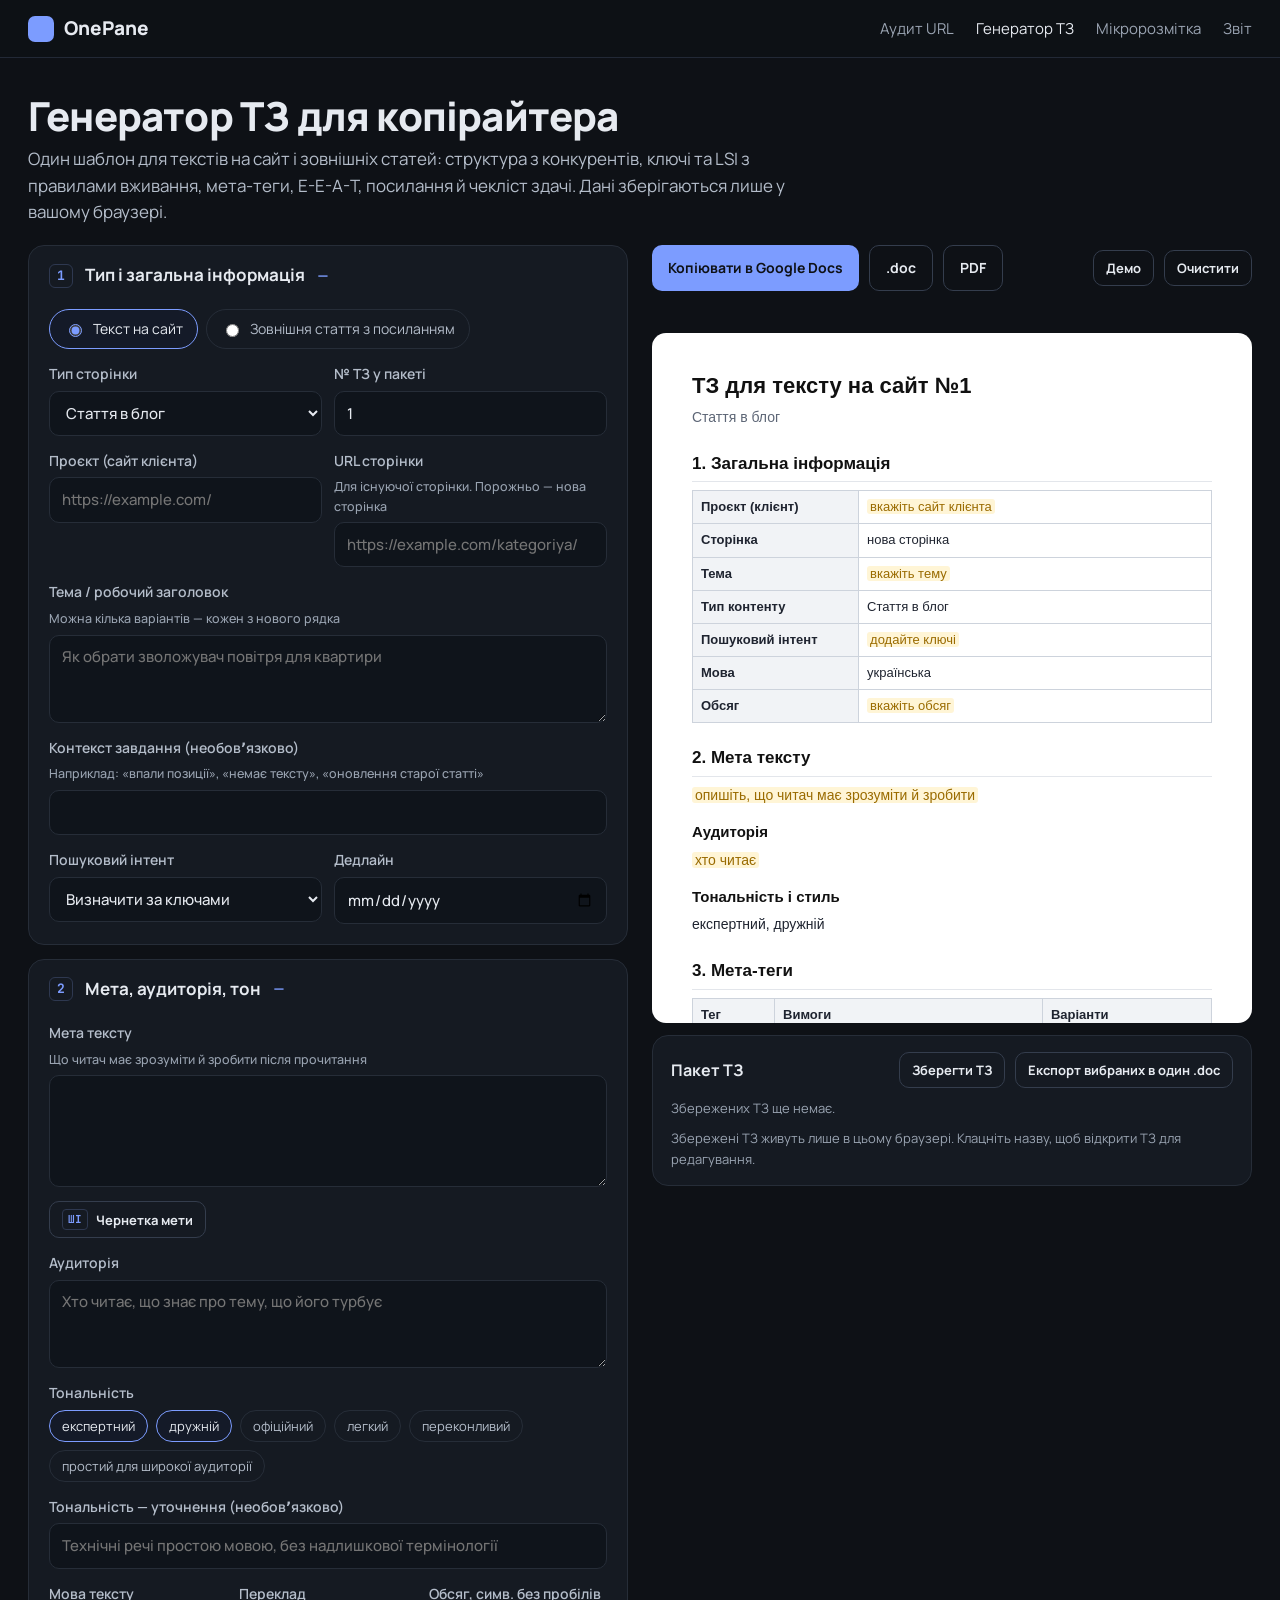
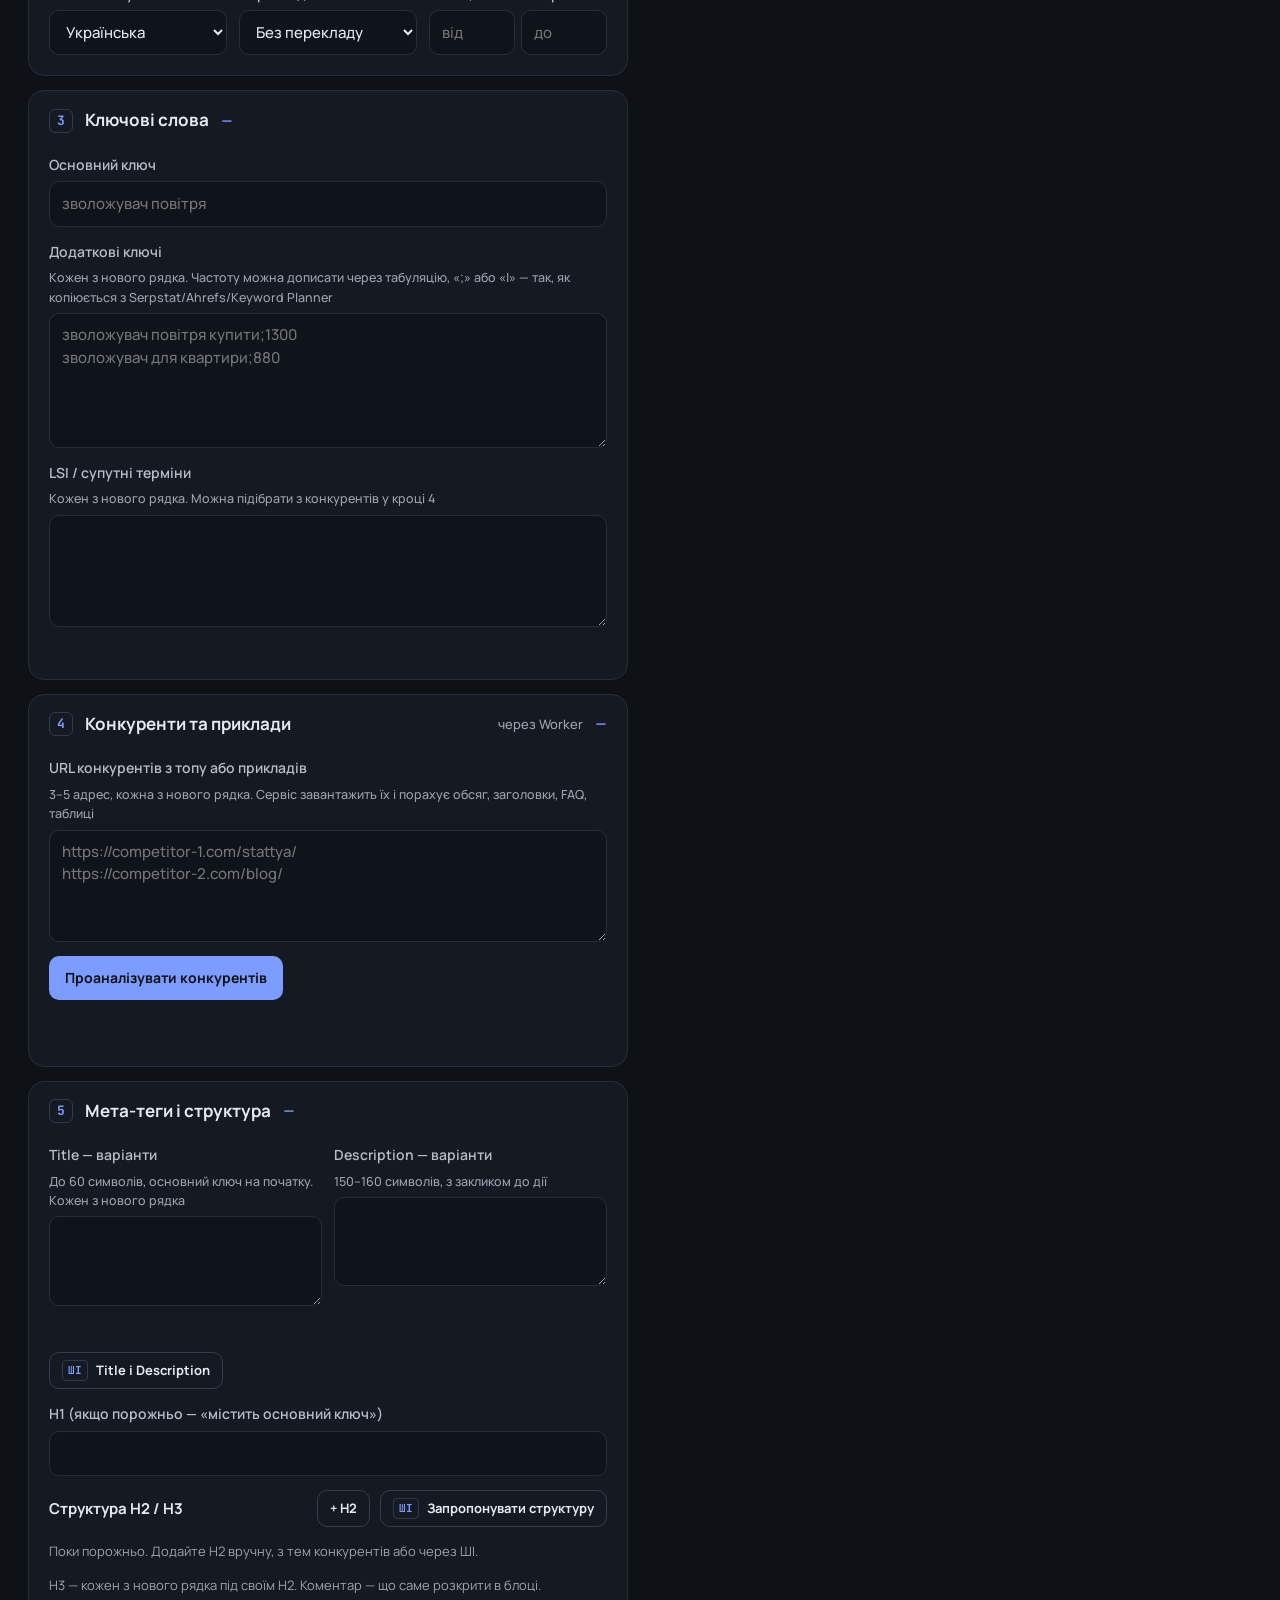
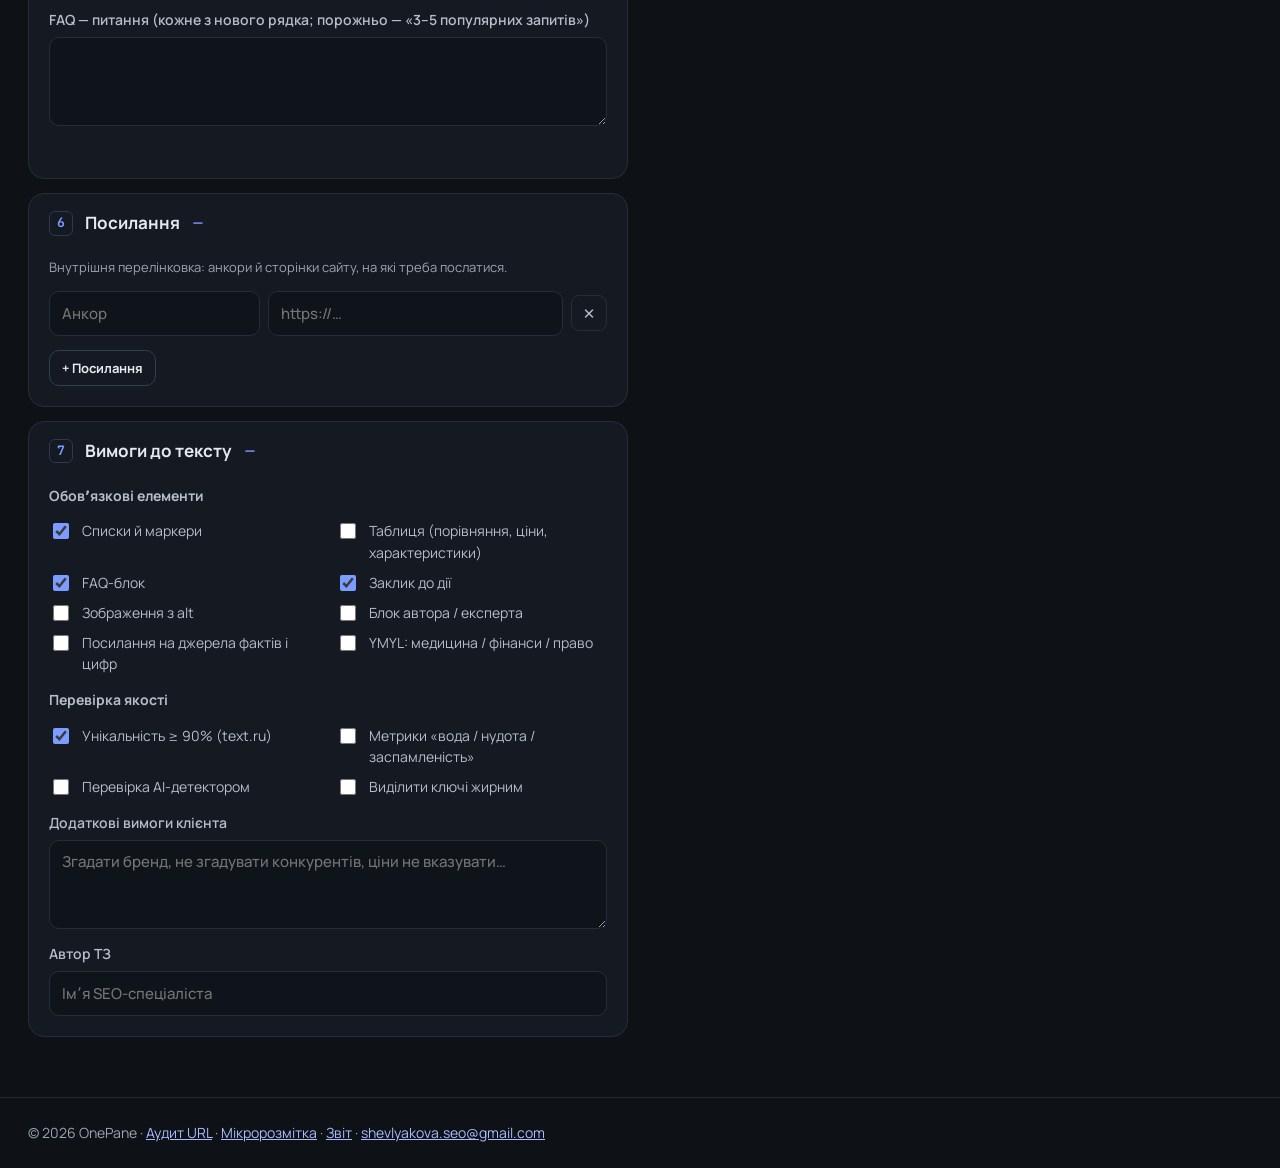
==== brief/index.html @ 7af5886b "Create index.html" ====
<!doctype html>
<html lang="uk">
<head>
<meta charset="utf-8">
<meta name="viewport" content="width=device-width, initial-scale=1">
<title>Генератор ТЗ для копірайтера — OnePane</title>
<meta name="description" content="Створіть ТЗ для тексту на сайт або зовнішньої статті за 10 хвилин: структура з конкурентів, ключі й LSI, мета-теги, E-E-A-T і експорт у Google Docs. Безкоштовно.">
<link rel="canonical" href="https://shevlyakova-seo.github.io/onepane/brief/">
<meta property="og:type" content="website">
<meta property="og:url" content="https://shevlyakova-seo.github.io/onepane/brief/">
<meta property="og:title" content="Генератор ТЗ для копірайтера — OnePane">
<meta property="og:description" content="ТЗ для тексту на сайт або зовнішньої статті: структура з конкурентів, ключі, LSI, мета-теги й експорт у Google Docs.">
<meta property="og:locale" content="uk_UA">
<meta name="theme-color" content="#0E1116">
<link rel="icon" href="data:image/svg+xml,%3Csvg xmlns='http://www.w3.org/2000/svg' viewBox='0 0 32 32'%3E%3Crect width='32' height='32' rx='8' fill='%237C9CFF'/%3E%3C/svg%3E">
<link rel="preconnect" href="https://fonts.googleapis.com">
<link rel="preconnect" href="https://fonts.gstatic.com" crossorigin>
<link href="https://fonts.googleapis.com/css2?family=Manrope:wght@400;500;600;700;800&family=JetBrains+Mono:wght@500;600&display=swap" rel="stylesheet">
<style>
:root{--bg:#0E1116;--surface:#151A22;--alt:#11151C;--field:#0F141B;--border:#262D38;--line:#1C222C;--text:#E6EAF0;--text2:#B4BDCA;--muted:#9AA4B2;--accent:#7C9CFF;--on-accent:#0E1116;--link:#A9BCFF;--ok:#86EFAC;--ok-bg:#16301F;--warn:#FCD34D;--warn-bg:#3A3018;--err:#FCA5A5;--err-bg:#3A1E22;--mono:'JetBrains Mono',ui-monospace,monospace}
*{box-sizing:border-box}
html{scroll-behavior:smooth}
body{margin:0;background:var(--bg);color:var(--text);font-family:'Manrope',system-ui,-apple-system,'Segoe UI',sans-serif;font-size:16px;line-height:1.55;-webkit-font-smoothing:antialiased}
a{color:var(--link)}a:hover{color:#D3DDFF}
:focus-visible{outline:2px solid var(--accent);outline-offset:2px;border-radius:6px}
.wrap{max-width:1440px;margin:0 auto;padding:0 28px}
/* Шапка */
.top{position:sticky;top:0;z-index:20;background:rgba(14,17,22,.94);backdrop-filter:blur(8px);border-bottom:1px solid #222936}
.top .wrap{display:flex;align-items:center;justify-content:space-between;gap:16px;flex-wrap:wrap;padding-top:14px;padding-bottom:14px}
.logo{display:flex;align-items:center;gap:10px;font-weight:800;font-size:19px;color:var(--text);text-decoration:none}
.logo i{width:26px;height:26px;border-radius:7px;background:var(--accent);display:inline-block}
.menu{display:flex;gap:22px;flex-wrap:wrap;font-size:15px}
.menu a{color:var(--muted);text-decoration:none}.menu a:hover,.menu a[aria-current]{color:var(--text)}
.hero{padding:36px 0 20px}
.hero h1{margin:0 0 8px;font-size:40px;line-height:1.1;font-weight:800;letter-spacing:-.02em}
.hero p{margin:0;color:var(--text2);max-width:760px;font-size:17px}
/* Розкладка */
.layout{display:flex;flex-wrap:wrap;gap:24px;align-items:flex-start;padding-bottom:60px}
.form{flex:1 1 520px;min-width:0;display:flex;flex-direction:column;gap:14px}
.preview{flex:1 1 520px;min-width:0;position:sticky;top:76px;display:flex;flex-direction:column;gap:12px}
.card{background:var(--surface);border:1px solid var(--border);border-radius:16px}
details.card>summary{list-style:none;cursor:pointer;padding:16px 20px;display:flex;align-items:center;gap:12px;font-weight:700;font-size:17px}
details.card>summary::-webkit-details-marker{display:none}
details.card>summary .n{font-family:var(--mono);font-size:13px;color:var(--accent);border:1px solid #2E3850;border-radius:6px;padding:1px 7px}
details.card>summary .s{margin-left:auto;font-size:13px;font-weight:500;color:var(--muted)}
details.card>summary::after{content:'+';color:var(--accent);font-size:22px;font-weight:400;line-height:1}
details.card[open]>summary::after{content:'−'}
.body{padding:4px 20px 20px;display:flex;flex-direction:column;gap:14px}
.row{display:grid;grid-template-columns:repeat(2,minmax(0,1fr));gap:12px}
.row3{display:grid;grid-template-columns:repeat(3,minmax(0,1fr));gap:12px}
label.f{display:flex;flex-direction:column;gap:6px;font-size:14px;font-weight:600;color:var(--text2)}
label.f small{font-weight:500;color:var(--muted);font-size:12.5px}
input[type=text],input[type=url],input[type=number],input[type=date],select,textarea{font:inherit;font-size:15px;font-weight:500;color:var(--text);background:var(--field);border:1.5px solid var(--border);border-radius:10px;padding:10px 12px;width:100%;min-height:44px}
textarea{min-height:88px;resize:vertical;line-height:1.5}
input:focus,select:focus,textarea:focus{outline:none;border-color:var(--accent)}
.seg{display:flex;flex-wrap:wrap;gap:8px}
.seg label{display:inline-flex;align-items:center;gap:8px;border:1.5px solid var(--border);border-radius:999px;padding:8px 14px;cursor:pointer;font-size:14px;color:var(--text2);min-height:40px}
.seg input{accent-color:var(--accent)}
.seg label:has(input:checked){border-color:var(--accent);color:var(--text);background:#141A28}
.checks{display:grid;grid-template-columns:repeat(2,minmax(0,1fr));gap:8px 16px}
.checks label{display:flex;gap:10px;align-items:flex-start;font-size:14px;color:var(--text2);cursor:pointer}
.checks input{accent-color:var(--accent);margin-top:3px;width:16px;height:16px;flex:0 0 auto}
.btn{font:inherit;font-size:14px;font-weight:700;border:none;border-radius:10px;padding:11px 16px;min-height:44px;cursor:pointer;background:var(--accent);color:var(--on-accent);display:inline-flex;align-items:center;gap:8px}
.btn.ghost{background:transparent;color:var(--text);border:1.5px solid #343D4D}
.btn.small{min-height:36px;padding:7px 12px;font-size:13px}
.btn:disabled{opacity:.5;cursor:progress}
.btns{display:flex;flex-wrap:wrap;gap:10px}
.note{font-size:13px;color:var(--muted);margin:0}
.ai{font-family:var(--mono);font-size:11px;color:var(--accent);border:1px solid #2E3850;border-radius:4px;padding:1px 5px}
.status{font-size:13px;color:var(--muted);min-height:18px}
/* Таблиці у формі */
.tbl-wrap{overflow-x:auto;border:1px solid var(--border);border-radius:12px}
.tbl{width:100%;border-collapse:collapse;font-size:13.5px;min-width:520px}
.tbl th{text-align:left;color:var(--muted);font-weight:600;font-size:12px;padding:9px 10px;border-bottom:1px solid var(--border)}
.tbl td{padding:8px 10px;border-bottom:1px solid var(--line);color:var(--text2);vertical-align:top;word-break:break-word}
.tbl tr:last-child td{border-bottom:none}
.tbl td.num{font-family:var(--mono);white-space:nowrap}
.chips{display:flex;flex-wrap:wrap;gap:8px}
.chip{display:inline-flex;gap:8px;align-items:center;border:1.5px solid var(--border);border-radius:999px;padding:6px 12px;font-size:13px;color:var(--text2);cursor:pointer;background:transparent;font-family:inherit}
.chip b{font-family:var(--mono);color:var(--muted);font-weight:500}
.chip[aria-pressed=true]{border-color:var(--accent);color:var(--text);background:#141A28}
/* Редактор структури */
.struct{display:flex;flex-direction:column;gap:10px}
.h2row{border:1px solid var(--border);border-radius:12px;padding:12px;display:flex;flex-direction:column;gap:8px;background:var(--alt)}
.h2head{display:flex;gap:8px;align-items:center}
.h2head .tag{font-family:var(--mono);font-size:12px;color:var(--accent);flex:0 0 auto}
.h2head input{flex:1 1 auto}
.icon{font:inherit;width:36px;height:36px;border-radius:8px;border:1px solid var(--border);background:transparent;color:var(--text2);cursor:pointer;flex:0 0 auto;font-size:15px}
.icon:hover{color:var(--text);border-color:#3A4352}
.h2row textarea{min-height:60px;font-size:14px}
.links-row{display:grid;grid-template-columns:minmax(0,1fr) minmax(0,1.4fr) 36px;gap:8px;align-items:center}
/* Превʼю документа */
.bar{display:flex;flex-wrap:wrap;gap:8px;align-items:center;justify-content:space-between}
.paper{background:#FFFFFF;color:#1F2430;border-radius:14px;padding:36px 40px;max-height:calc(100vh - 210px);overflow:auto;font-family:Arial,'Helvetica Neue',sans-serif;font-size:14px;line-height:1.55}
.paper h1{font-size:22px;margin:0 0 4px;color:#111}
.paper h2{font-size:17px;margin:22px 0 8px;color:#111;border-bottom:1px solid #E3E6EB;padding-bottom:4px}
.paper h3{font-size:15px;margin:14px 0 6px;color:#111}
.paper p{margin:0 0 8px}
.paper ul,.paper ol{margin:0 0 8px;padding-left:22px}
.paper li{margin-bottom:3px}
.paper table{border-collapse:collapse;width:100%;margin:6px 0 10px;font-size:13px}
.paper th,.paper td{border:1px solid #CDD3DC;padding:6px 8px;text-align:left;vertical-align:top}
.paper th{background:#F1F3F6}
.paper .muted{color:#5D6676}
.paper .ph{color:#9A6B00;background:#FFF5D6;padding:0 3px;border-radius:3px}
/* Збережені */
.saved{display:flex;flex-direction:column;gap:6px;max-height:220px;overflow:auto}
.saved label{display:flex;gap:10px;align-items:center;font-size:14px;color:var(--text2);border:1px solid var(--border);border-radius:10px;padding:8px 10px}
.saved label span{flex:1 1 auto;min-width:0;overflow:hidden;text-overflow:ellipsis;white-space:nowrap}
.saved input{accent-color:var(--accent)}
.foot{border-top:1px solid #222936;padding:24px 0;font-size:14px;color:var(--muted)}
@media (max-width:991px){.preview{position:static}.paper{max-height:none}}
@media (max-width:767px){.wrap{padding:0 16px}.hero h1{font-size:30px}.row,.row3,.checks{grid-template-columns:minmax(0,1fr)}.paper{padding:22px 18px}.links-row{grid-template-columns:minmax(0,1fr) 36px}.links-row input:nth-child(2){grid-column:1/2}}
@media print{body{background:#fff}.top,.hero,.form,.bar,.foot,.pv-extra{display:none!important}.layout{display:block}.preview{position:static}.paper{max-height:none;overflow:visible;padding:0;border-radius:0}}
</style>
</head>
<body>
<header class="top">
  <div class="wrap">
    <a class="logo" href="../"><i aria-hidden="true"></i>OnePane</a>
    <nav class="menu" aria-label="Інструменти">
      <a href="../#audit">Аудит URL</a>
      <a href="./" aria-current="page">Генератор ТЗ</a>
      <a href="../schema/">Мікророзмітка</a>
      <a href="../report/">Звіт</a>
    </nav>
  </div>
</header>

<main class="wrap">
  <section class="hero">
    <h1>Генератор ТЗ для копірайтера</h1>
    <p>Один шаблон для текстів на сайт і зовнішніх статей: структура з конкурентів, ключі та LSI з правилами вживання, мета-теги, E-E-A-T, посилання й чекліст здачі. Дані зберігаються лише у вашому браузері.</p>
  </section>

  <div class="layout">
    <form class="form" id="f" autocomplete="off" novalidate>

      <details class="card" open>
        <summary><span class="n">1</span>Тип і загальна інформація</summary>
        <div class="body">
          <div class="seg" role="radiogroup" aria-label="Куди текст">
            <label><input type="radio" name="kind" value="site" checked> Текст на сайт</label>
            <label><input type="radio" name="kind" value="external"> Зовнішня стаття з посиланням</label>
          </div>
          <div class="row">
            <label class="f">Тип сторінки
              <select name="pageType" id="pageType"></select>
            </label>
            <label class="f">№ ТЗ у пакеті
              <input type="number" name="n" min="1" value="1">
            </label>
          </div>
          <div class="row">
            <label class="f">Проєкт (сайт клієнта)
              <input type="url" name="project" placeholder="https://example.com/">
            </label>
            <label class="f" id="pageUrlWrap">URL сторінки
              <small>Для існуючої сторінки. Порожньо — нова сторінка</small>
              <input type="url" name="pageUrl" placeholder="https://example.com/kategoriya/">
            </label>
          </div>
          <label class="f">Тема / робочий заголовок
            <small>Можна кілька варіантів — кожен з нового рядка</small>
            <textarea name="topics" rows="2" placeholder="Як обрати зволожувач повітря для квартири"></textarea>
          </label>
          <label class="f">Контекст завдання (необовʼязково)
            <small>Наприклад: «впали позиції», «немає тексту», «оновлення старої статті»</small>
            <input type="text" name="context">
          </label>
          <div class="row">
            <label class="f">Пошуковий інтент
              <select name="intent">
                <option value="auto">Визначити за ключами</option>
                <option value="informational">Інформаційний</option>
                <option value="commercial">Комерційний</option>
                <option value="transactional">Транзакційний</option>
                <option value="navigational">Навігаційний</option>
                <option value="mixed">Змішаний</option>
              </select>
            </label>
            <label class="f">Дедлайн
              <input type="date" name="deadline">
            </label>
          </div>
        </div>
      </details>

      <details class="card" open>
        <summary><span class="n">2</span>Мета, аудиторія, тон</summary>
        <div class="body">
          <label class="f">Мета тексту
            <small>Що читач має зрозуміти й зробити після прочитання</small>
            <textarea name="goal" rows="4"></textarea>
          </label>
          <div class="btns"><button type="button" class="btn ghost small" data-ai="goal"><span class="ai">ШІ</span> Чернетка мети</button></div>
          <label class="f">Аудиторія
            <textarea name="audience" rows="2" placeholder="Хто читає, що знає про тему, що його турбує"></textarea>
          </label>
          <div class="f" style="display:flex;flex-direction:column;gap:6px;font-size:14px;font-weight:600;color:var(--text2)">Тональність
            <div class="chips" id="toneChips"></div>
          </div>
          <label class="f">Тональність — уточнення (необовʼязково)
            <input type="text" name="toneNote" placeholder="Технічні речі простою мовою, без надлишкової термінології">
          </label>
          <div class="row3">
            <label class="f">Мова тексту
              <select name="lang">
                <option value="українська">Українська</option>
                <option value="російська">Російська</option>
                <option value="англійська">Англійська</option>
                <option value="польська">Польська</option>
                <option value="чеська">Чеська</option>
              </select>
            </label>
            <label class="f">Переклад
              <select name="translate">
                <option value="">Без перекладу</option>
                <option value="російську">На російську</option>
                <option value="українську">На українську</option>
                <option value="англійську">На англійську</option>
              </select>
            </label>
            <label class="f">Обсяг, симв. без пробілів
              <span style="display:flex;gap:6px"><input type="number" name="volMin" min="300" step="100" placeholder="від"><input type="number" name="volMax" min="300" step="100" placeholder="до"></span>
            </label>
          </div>
        </div>
      </details>

      <details class="card" open>
        <summary><span class="n">3</span>Ключові слова</summary>
        <div class="body">
          <label class="f">Основний ключ
            <input type="text" name="mainKey" placeholder="зволожувач повітря">
          </label>
          <label class="f">Додаткові ключі
            <small>Кожен з нового рядка. Частоту можна дописати через табуляцію, «;» або «|» — так, як копіюється з Serpstat/Ahrefs/Keyword Planner</small>
            <textarea name="addKeys" rows="5" placeholder="зволожувач повітря купити;1300&#10;зволожувач для квартири;880"></textarea>
          </label>
          <label class="f">LSI / супутні терміни
            <small>Кожен з нового рядка. Можна підібрати з конкурентів у кроці 4</small>
            <textarea name="lsi" rows="4"></textarea>
          </label>
          <div class="status" id="intentInfo"></div>
        </div>
      </details>

      <details class="card" open>
        <summary><span class="n">4</span>Конкуренти та приклади <span class="s">через Worker</span></summary>
        <div class="body">
          <label class="f">URL конкурентів з топу або прикладів
            <small>3–5 адрес, кожна з нового рядка. Сервіс завантажить їх і порахує обсяг, заголовки, FAQ, таблиці</small>
            <textarea name="competitors" rows="4" placeholder="https://competitor-1.com/stattya/&#10;https://competitor-2.com/blog/"></textarea>
          </label>
          <div class="btns">
            <button type="button" class="btn" id="analyze">Проаналізувати конкурентів</button>
          </div>
          <div class="status" id="compStatus" role="status" aria-live="polite"></div>
          <div id="compOut"></div>
        </div>
      </details>

      <details class="card" open>
        <summary><span class="n">5</span>Мета-теги і структура</summary>
        <div class="body">
          <div id="metaBlock" class="row">
            <label class="f">Title — варіанти
              <small>До 60 символів, основний ключ на початку. Кожен з нового рядка</small>
              <textarea name="titles" rows="3"></textarea>
            </label>
            <label class="f">Description — варіанти
              <small>150–160 символів, з закликом до дії</small>
              <textarea name="descs" rows="3"></textarea>
            </label>
          </div>
          <div class="status" id="metaInfo"></div>
          <div class="btns" id="metaAi"><button type="button" class="btn ghost small" data-ai="meta"><span class="ai">ШІ</span> Title і Description</button></div>
          <label class="f">H1 (якщо порожньо — «містить основний ключ»)
            <input type="text" name="h1">
          </label>
          <div style="display:flex;justify-content:space-between;align-items:center;gap:10px;flex-wrap:wrap">
            <strong style="font-size:15px">Структура H2 / H3</strong>
            <div class="btns">
              <button type="button" class="btn ghost small" id="addH2">+ H2</button>
              <button type="button" class="btn ghost small" data-ai="structure"><span class="ai">ШІ</span> Запропонувати структуру</button>
            </div>
          </div>
          <div class="struct" id="struct"></div>
          <p class="note">H3 — кожен з нового рядка під своїм H2. Коментар — що саме розкрити в блоці.</p>
          <label class="f">FAQ — питання (кожне з нового рядка; порожньо — «3–5 популярних запитів»)
            <textarea name="faqQs" rows="3"></textarea>
          </label>
          <div class="status" id="aiStatus" role="status" aria-live="polite"></div>
        </div>
      </details>

      <details class="card" open>
        <summary><span class="n">6</span>Посилання</summary>
        <div class="body">
          <p class="note" id="linksNote"></p>
          <div id="links" style="display:flex;flex-direction:column;gap:8px"></div>
          <div class="btns"><button type="button" class="btn ghost small" id="addLink">+ Посилання</button></div>
        </div>
      </details>

      <details class="card" open>
        <summary><span class="n">7</span>Вимоги до тексту</summary>
        <div class="body">
          <strong style="font-size:14px;color:var(--text2)">Обовʼязкові елементи</strong>
          <div class="checks">
            <label><input type="checkbox" name="el_lists" checked> Списки й маркери</label>
            <label><input type="checkbox" name="el_table"> Таблиця (порівняння, ціни, характеристики)</label>
            <label><input type="checkbox" name="el_faq" checked> FAQ-блок</label>
            <label><input type="checkbox" name="el_cta" checked> Заклик до дії</label>
            <label><input type="checkbox" name="el_images"> Зображення з alt</label>
            <label><input type="checkbox" name="el_author"> Блок автора / експерта</label>
            <label><input type="checkbox" name="el_sources"> Посилання на джерела фактів і цифр</label>
            <label><input type="checkbox" name="el_ymyl"> YMYL: медицина / фінанси / право</label>
          </div>
          <strong style="font-size:14px;color:var(--text2)">Перевірка якості</strong>
          <div class="checks">
            <label><input type="checkbox" name="q_uniq" checked> Унікальність ≥ 90% (text.ru)</label>
            <label><input type="checkbox" name="q_textru"> Метрики «вода / нудота / заспамленість»</label>
            <label><input type="checkbox" name="q_ai"> Перевірка AI-детектором</label>
            <label><input type="checkbox" name="q_bold"> Виділити ключі жирним</label>
          </div>
          <label class="f">Додаткові вимоги клієнта
            <textarea name="extra" rows="3" placeholder="Згадати бренд, не згадувати конкурентів, ціни не вказувати…"></textarea>
          </label>
          <label class="f">Автор ТЗ
            <input type="text" name="author" placeholder="Імʼя SEO-спеціаліста">
          </label>
        </div>
      </details>
    </form>

    <aside class="preview" aria-label="Готове ТЗ">
      <div class="bar">
        <div class="btns">
          <button type="button" class="btn" id="copyDoc">Копіювати в Google Docs</button>
          <button type="button" class="btn ghost" id="dlDoc">.doc</button>
          <button type="button" class="btn ghost" id="printDoc">PDF</button>
        </div>
        <div class="btns">
          <button type="button" class="btn ghost small" id="demo">Демо</button>
          <button type="button" class="btn ghost small" id="reset">Очистити</button>
        </div>
      </div>
      <div class="status" id="exportStatus" role="status" aria-live="polite"></div>
      <article class="paper" id="paper"></article>
      <div class="card pv-extra" style="padding:16px 18px;display:flex;flex-direction:column;gap:10px">
        <div style="display:flex;justify-content:space-between;align-items:center;gap:10px;flex-wrap:wrap">
          <strong>Пакет ТЗ</strong>
          <div class="btns">
            <button type="button" class="btn ghost small" id="saveBrief">Зберегти ТЗ</button>
            <button type="button" class="btn ghost small" id="exportPack">Експорт вибраних в один .doc</button>
          </div>
        </div>
        <div class="saved" id="saved"></div>
        <p class="note">Збережені ТЗ живуть лише в цьому браузері. Клацніть назву, щоб відкрити ТЗ для редагування.</p>
      </div>
    </aside>
  </div>
</main>

<footer class="foot"><div class="wrap">© 2026 OnePane · <a href="../">Аудит URL</a> · <a href="../schema/">Мікророзмітка</a> · <a href="../report/">Звіт</a> · <a href="mailto:shevlyakova.seo@gmail.com">shevlyakova.seo@gmail.com</a></div></footer>

<script>
(function () {
  'use strict';
  var WORKER = 'https://onepane-audit.shevlyakova-seo.workers.dev';
  var STORE_DRAFT = 'onepane-brief-draft';
  var STORE_SAVED = 'onepane-briefs';

  var PAGE_TYPES = {
    site: [['blog', 'Стаття в блог'], ['category', 'Категорія інтернет-магазину'], ['product', 'Картка товару'], ['service', 'Сторінка послуги'], ['landing', 'Посадкова сторінка'], ['home', 'Головна сторінка']],
    external: [['guest', 'Стаття для зовнішнього розміщення'], ['pr', 'PR-стаття / новина'], ['review', 'Огляд / підбірка']]
  };
  var TONES = ['експертний', 'дружній', 'офіційний', 'легкий', 'переконливий', 'простий для широкої аудиторії'];
  var INTENT_LABEL = { informational: 'Інформаційний', commercial: 'Комерційний', transactional: 'Транзакційний', navigational: 'Навігаційний', mixed: 'Змішаний' };
  var STOP = ('і й та або а але що як для на в у з із за до від по під над при про без через це цей ця ці той та те ті його її їх ми ви ви вони він вона воно ти я мене вас нас яка який яке які щоб чи не ні так також ще вже бо адже тому тут там де коли який котрий свій своя своє свої бути є був була було були може можна треба має мають всі весь вся усе все кожен кожна дуже більш більше менш найбільш також тільки лише навіть саме ось ж же б би '+
    'и в во на с со к ко от до по за из у о об для при без про через над под что как это этот эта эти тот та то те его ее их мы вы они он она оно ты я меня вас нас который которая которое которые чтобы ли не ни так также еще уже потому здесь там где когда свой своя свое свои быть есть был была было были может можно нужно надо все весь вся всё каждый очень более менее только лишь даже именно вот же бы '+
    'the a an and or of to in on for with from by is are be this that it as at your our you we').split(/\s+/);
  var STOPSET = {}; STOP.forEach(function (w) { STOPSET[w] = 1; });

  var f = document.getElementById('f');
  var state = defaultState();
  var comp = { pages: [], groups: [], lsi: [] };

  function defaultState() {
    return { kind: 'site', pageType: 'blog', n: 1, project: '', pageUrl: '', topics: '', context: '', intent: 'auto', deadline: '',
      goal: '', audience: '', tones: ['експертний', 'дружній'], toneNote: '', lang: 'українська', translate: '', volMin: '', volMax: '',
      mainKey: '', addKeys: '', lsi: '', competitors: '', titles: '', descs: '', h1: '', structure: [], faqQs: '',
      links: [{ anchor: '', url: '' }], el_lists: true, el_table: false, el_faq: true, el_cta: true, el_images: false, el_author: false, el_sources: false, el_ymyl: false,
      q_uniq: true, q_textru: false, q_ai: false, q_bold: false, extra: '', author: '', compSummary: null };
  }

  /* ---------- утиліти ---------- */
  function esc(v) { return String(v == null ? '' : v).replace(/&/g, '&amp;').replace(/</g, '&lt;').replace(/>/g, '&gt;').replace(/"/g, '&quot;'); }
  function clean(t) { return String(t || '').replace(/\s+/g, ' ').trim(); }
  function lines(t) { return String(t || '').split(/\r?\n/).map(clean).filter(Boolean); }
  function $(id) { return document.getElementById(id); }
  function num(v) { var n = parseInt(v, 10); return isNaN(n) ? null : n; }
  function fmt(n) { return String(n).replace(/\B(?=(\d{3})+(?!\d))/g, ' '); }
  function ph(t) { return '<span class="ph">' + esc(t) + '</span>'; }

  function parseKeys(text) {
    return lines(text).map(function (l) {
      var m = l.split(/\t|;|\|/);
      var key = clean(m[0]).replace(/^["']|["']$/g, '');
      var freq = m.length > 1 ? num(String(m[1]).replace(/[^\d]/g, '')) : null;
      return { key: key, freq: freq };
    }).filter(function (k) { return k.key; });
  }

  function detectIntent(keys) {
    var all = keys.join(' ').toLowerCase();
    var com = /(купит|купити|ціна|цін|цена|замов|заказ|доставк|недорог|продаж|магазин|інтернет-магазин|прайс|вартість|стоимост|оптом|в наличии|в наявності)/.test(all);
    var info = /(^|\s)(як|що|чому|навіщо|коли|скільки|чи|как|что|почему|зачем|когда|сколько|how|what|why)(\s|$)|інструкці|инструкц|поради|советы|своїми руками|своими руками|відгуки|отзывы/.test(all);
    if (com && info) return 'mixed';
    if (com) return 'commercial';
    if (info) return 'informational';
    return 'mixed';
  }

  function intentOf(s) {
    if (s.intent !== 'auto') return s.intent;
    var keys = [s.mainKey].concat(parseKeys(s.addKeys).map(function (k) { return k.key; })).filter(Boolean);
    return keys.length ? detectIntent(keys) : null;
  }

  function volume(s) {
    var a = num(s.volMin), b = num(s.volMax);
    if (a && b && b < a) { var t = a; a = b; b = t; }
    if (a && !b) b = a; if (b && !a) a = b;
    return a ? { min: a, max: b, mid: Math.round((a + b) / 2) } : null;
  }

  /* ---------- правила ключів ---------- */
  function keyRules(s) {
    var v = volume(s);
    var adds = parseKeys(s.addKeys);
    var lsi = lines(s.lsi);
    var r = { main: '', add: '', lsi: '', general: [] };
    if (s.kind === 'external') {
      r.main = 'рівно 1 раз у точній формі';
      r.add = 'непряме входження: можна змінювати відмінки, порядок слів, додавати службові слова';
      r.lsi = lsi.length ? '1 раз кожен, природно' : '';
      r.general = [
        'Щільність усіх ключів разом — не більше 1 на 1000 символів' + (v ? ' (≈ ' + Math.max(1, Math.floor(v.mid / 1000)) + '–' + Math.max(2, Math.ceil(v.max / 1000)) + ' на весь текст)' : '') + '.',
        'Основний ключ — у H1 (якщо звучить незграбно, H1 формулюємо читабельно, а ключ переносимо у вступ).',
        '1–2 ключі — у H2 або H3; не в кожному підзаголовку підряд.',
        'Анкор посилання не повторює точне входження основного ключа в іншому місці тексту.'
      ];
    } else {
      var mainRange = '4–6';
      if (v) {
        var lo = Math.max(2, Math.round(v.min / 1100));
        var hi = Math.max(lo + 1, Math.round(v.max / 800));
        mainRange = lo + '–' + hi;
      }
      r.main = mainRange + ' разів у точній формі: H1, перші 100 символів вступу, середина тексту, висновок';
      r.add = adds.length > 8 ? '1–2 рази кожен; можна змінювати відмінки й порядок слів' : '2–3 рази кожен; можна змінювати відмінки й порядок слів';
      r.lsi = lsi.length ? '1–2 рази кожен, як фон, без виділення' : '';
      r.general = [
        'H1 повторює або варіює основний ключ.',
        'H2 — додаткові або комбіновані ключі; 1–2 H2 у формі питання.',
        'H3 — LSI, синоніми, уточнення.',
        'Перший абзац — основний ключ і коротка відповідь на запит у перших 100 символах.',
        'Ключі розподілені рівномірно; не ставити два ключі підряд, не вставляти ключ окремим реченням.'
      ];
    }
    return r;
  }

  /* ---------- рендер ТЗ ---------- */
  function pageTypeLabel(s) {
    var list = PAGE_TYPES[s.kind] || [];
    for (var i = 0; i < list.length; i++) if (list[i][0] === s.pageType) return list[i][1];
    return '';
  }

  function li(arr) { return arr.length ? '<ul>' + arr.map(function (x) { return '<li>' + x + '</li>'; }).join('') + '</ul>' : ''; }

  function buildDoc(s) {
    var ext = s.kind === 'external';
    var intent = intentOf(s);
    var v = volume(s);
    var topics = lines(s.topics);
    var adds = parseKeys(s.addKeys);
    var lsi = lines(s.lsi);
    var rules = keyRules(s);
    var links = (s.links || []).filter(function (l) { return clean(l.anchor) || clean(l.url); });
    var titles = lines(s.titles), descs = lines(s.descs);
    var faq = lines(s.faqQs);
    var h = [];

    h.push('<h1>ТЗ ' + (ext ? 'для зовнішнього тексту' : 'для тексту на сайт') + ' №' + esc(s.n || 1) + '</h1>');
    h.push('<p class="muted">' + esc(pageTypeLabel(s)) + (s.deadline ? ' · дедлайн: ' + esc(new Date(s.deadline).toLocaleDateString('uk-UA')) : '') + (s.author ? ' · ТЗ склав(ла): ' + esc(s.author) : '') + '</p>');

    h.push('<h2>1. Загальна інформація</h2><table><tbody>');
    h.push('<tr><th style="width:32%">Проєкт (клієнт)</th><td>' + (s.project ? esc(s.project) : ph('вкажіть сайт клієнта')) + '</td></tr>');
    if (!ext) h.push('<tr><th>Сторінка</th><td>' + (s.pageUrl ? esc(s.pageUrl) : 'нова сторінка') + '</td></tr>');
    h.push('<tr><th>Тема' + (ext ? ' (рекомендована)' : '') + '</th><td>' + (topics.length ? topics.map(esc).join('<br><span class="muted">або</span><br>') : ph('вкажіть тему')) + '</td></tr>');
    if (s.context) h.push('<tr><th>Контекст</th><td>' + esc(s.context) + '</td></tr>');
    h.push('<tr><th>Тип контенту</th><td>' + esc(pageTypeLabel(s)) + (ext ? ' з посиланням на сайт клієнта' : '') + '</td></tr>');
    h.push('<tr><th>Пошуковий інтент</th><td>' + (intent ? esc(INTENT_LABEL[intent]) + (s.intent === 'auto' ? ' <span class="muted">(визначено за ключами)</span>' : '') : ph('додайте ключі')) + '</td></tr>');
    h.push('<tr><th>Мова</th><td>' + esc(s.lang) + (s.translate ? ' + переклад на ' + esc(s.translate) : '') + '</td></tr>');
    h.push('<tr><th>Обсяг</th><td>' + (v ? (v.min === v.max ? fmt(v.min) : fmt(v.min) + '–' + fmt(v.max)) + ' символів без пробілів' : ph('вкажіть обсяг')) + (s.compSummary ? ' <span class="muted">(медіана конкурентів — ' + fmt(s.compSummary.median) + ')</span>' : '') + '</td></tr>');
    h.push('</tbody></table>');

    h.push('<h2>2. Мета тексту</h2><p>' + (s.goal ? esc(s.goal).replace(/\n/g, '<br>') : ph('опишіть, що читач має зрозуміти й зробити')) + '</p>');
    h.push('<h3>Аудиторія</h3><p>' + (s.audience ? esc(s.audience).replace(/\n/g, '<br>') : ph('хто читає')) + '</p>');
    h.push('<h3>Тональність і стиль</h3><p>' + esc((s.tones || []).join(', ')) + (s.toneNote ? '. ' + esc(s.toneNote) : '') + '</p>');

    if (!ext) {
      h.push('<h2>3. Мета-теги</h2><table><thead><tr><th>Тег</th><th>Вимоги</th><th>Варіанти</th></tr></thead><tbody>');
      h.push('<tr><td>Title</td><td>До 60 символів, основний ключ на початку, без повторів</td><td>' + (titles.length ? titles.map(function (t) { return esc(t) + ' <span class="muted">(' + t.length + ')</span>'; }).join('<br>') : 'копірайтер пропонує 2 варіанти') + '</td></tr>');
      h.push('<tr><td>Description</td><td>150–160 символів, ключ + вигода + заклик до дії</td><td>' + (descs.length ? descs.map(function (t) { return esc(t) + ' <span class="muted">(' + t.length + ')</span>'; }).join('<br>') : 'копірайтер пропонує 2 варіанти') + '</td></tr>');
      h.push('</tbody></table>');
    }

    var sec = ext ? 3 : 4;
    h.push('<h2>' + sec + '. Ключові слова</h2>');
    h.push('<table><thead><tr><th>Ключ</th><th>Тип</th><th>Частота</th><th>Скільки разів і як</th></tr></thead><tbody>');
    h.push('<tr><td><b>' + (s.mainKey ? esc(s.mainKey) : ph('основний ключ')) + '</b></td><td>основний</td><td>' + '—' + '</td><td>' + esc(rules.main) + '</td></tr>');
    adds.forEach(function (k) { h.push('<tr><td>' + esc(k.key) + '</td><td>додатковий</td><td>' + (k.freq != null ? fmt(k.freq) : '—') + '</td><td>' + esc(rules.add) + '</td></tr>'); });
    h.push('</tbody></table>');
    if (lsi.length) h.push('<p><b>LSI / супутні терміни</b> (' + esc(rules.lsi) + '): ' + lsi.map(esc).join(', ') + '.</p>');
    h.push('<h3>Правила вживання ключів</h3>' + li(rules.general.map(esc)));

    sec++;
    h.push('<h2>' + sec + '. Структура тексту</h2>');
    var parts = [];
    parts.push('<b>H1:</b> ' + (s.h1 ? esc(s.h1) : 'містить основний ключ' + (ext ? ' (або читабельне формулювання теми)' : '')));
    parts.push('<b>Вступ</b> (2–3 речення): про що текст і яку користь отримає читач' + (!ext ? '; основний ключ і коротка відповідь у перших 100 символах' : '') + '.');
    h.push(li(parts));
    var st = (s.structure || []).filter(function (b) { return clean(b.h2); });
    if (st.length) {
      h.push('<ol>' + st.map(function (b) {
        var h3 = lines(b.h3);
        return '<li><b>H2:</b> ' + esc(b.h2) + (b.note ? ' <span class="muted">— ' + esc(b.note) + '</span>' : '') + (h3.length ? '<ul>' + h3.map(function (x) { return '<li>H3: ' + esc(x) + '</li>'; }).join('') + '</ul>' : '') + '</li>';
      }).join('') + '</ol>');
    } else {
      h.push('<p>' + ph('додайте H2/H3 у кроці 5 або проаналізуйте конкурентів') + '</p>');
    }
    if (s.el_faq) h.push('<p><b>FAQ-блок:</b> ' + (faq.length ? '</p>' + li(faq.map(esc)) : '3–5 популярних запитів за темою; питання = запит, відповідь — 2–4 речення з конкретикою.</p>'));
    h.push('<p><b>Висновок:</b> коротке резюме' + (s.el_cta ? ' + заклик до дії' + (ext ? ' зі згадкою клієнта' : '') : '') + '.</p>');
    if (s.compSummary && s.compSummary.groups && s.compSummary.groups.length) {
      h.push('<p class="muted">Теми, які розкривають конкуренти: ' + s.compSummary.groups.map(esc).join('; ') + '.</p>');
    }

    sec++;
    var els = [];
    if (s.el_lists) els.push('Списки й маркери там, де є перелік кроків, переваг чи критеріїв.');
    if (s.el_table) els.push('Таблиця: порівняння, характеристики або ціни.');
    if (s.el_faq) els.push('FAQ-блок наприкінці тексту.');
    if (s.el_cta) els.push('Заклик до дії: що зробити далі (звернутися, замовити, отримати консультацію).');
    if (s.el_images) els.push('Зображення: 2–3 місця з підписами; alt описує зміст зображення природною фразою, без переспаму.');
    if (s.el_author) els.push('Блок автора або експерта: імʼя, посада, досвід.');
    els.push('Абзаци до 3–4 речень, речення до 20–25 слів, один підзапит — один блок тексту.');
    h.push('<h2>' + sec + '. Обовʼязкові елементи й оформлення</h2>' + li(els.map(esc)));

    sec++;
    var eeat = ['Усі цифри, характеристики й твердження — достовірні; не вигадувати статистику, ціни, відгуки.', 'Практичні поради з досвіду, а не загальні фрази.'];
    if (s.el_sources) eeat.push('Для цифр і фактів — посилання на джерела (офіційні сайти, дослідження, нормативи).');
    if (s.el_ymyl) eeat.push('YMYL-тема: без обіцянок результату й гарантій; медичні, фінансові чи юридичні твердження — лише перевірені; додати застереження «потрібна консультація фахівця»; бажана перевірка експертом.');
    h.push('<h2>' + sec + '. Достовірність і E-E-A-T</h2>' + li(eeat.map(esc)));

    sec++;
    h.push('<h2>' + sec + '. Посилання</h2>');
    if (links.length) {
      h.push('<table><thead><tr><th>Анкор</th><th>Сторінка</th></tr></thead><tbody>' + links.map(function (l) { return '<tr><td>' + (clean(l.anchor) ? esc(l.anchor) : ph('анкор')) + '</td><td>' + (clean(l.url) ? esc(l.url) : ph('URL')) + '</td></tr>'; }).join('') + '</tbody></table>');
    } else {
      h.push('<p>' + ph(ext ? 'додайте анкор і сторінку клієнта' : 'додайте сторінки для перелінковки') + '</p>');
    }
    h.push(li((ext ? [
      'Посилання вписане в природне речення в першій половині тексту, не у вступі й не в заголовку.',
      'Одне посилання на сайт клієнта; анкор — як у таблиці.',
      'Без закликів «перейдіть за посиланням».'
    ] : [
      'Посилання — у тілі тексту, не в заголовках і не поруч одне з одним.',
      'Анкор вписаний у речення природно; одна сторінка — одне посилання.'
    ]).map(esc)));

    var comps = lines(s.competitors);
    if (comps.length) {
      sec++;
      h.push('<h2>' + sec + '. Приклади й конкуренти</h2><p class="muted">Для розуміння теми й глибини. Не переписувати й не копіювати структуру дослівно.</p>' + li(comps.map(esc)));
    }

    sec++;
    var q = [];
    if (s.q_uniq) q.push('Унікальність — понад 90% (text.ru).');
    if (s.q_textru) q.push('Заспамленість 35–55%, «вода» 10–20%, «нудота» 1–3% (text.ru / advego) — як орієнтир, не самоціль.');
    if (s.q_ai) q.push('Ймовірність AI — не більше 50% (gptzero.me або scribbr.com/ai-detector). Текст має читатися як написаний фахівцем.');
    if (s.q_bold) q.push('Ключові слова в тексті виділити жирним.');
    q.push('Без «води», штампів і канцеляризмів («у сучасному світі», «важливо зазначити», «не секрет, що»).');
    q.push('Не ставити два ключі підряд; якщо фраза звучить неприродно — додати службові слова.');
    q.push('Не згадувати конкурентів і не давати неперевірених обіцянок.');
    if (s.extra) lines(s.extra).forEach(function (x) { q.push(x); });
    h.push('<h2>' + sec + '. Вимоги до якості</h2>' + li(q.map(esc)));

    sec++;
    var deliver = ['Google Doc з відкритим доступом на коментування.', 'Заголовки позначені як H1/H2/H3 (стилями документа).'];
    if (!ext) deliver.push('Title і Description — окремо на початку документа.');
    if (s.translate) deliver.push('Переклад на ' + s.translate + ' — окремим блоком після основного тексту, зі збереженою структурою.');
    h.push('<h2>' + sec + '. Формат здачі</h2>' + li(deliver.map(esc)));

    sec++;
    var check = ['Обсяг у межах ТЗ', 'Основний ключ ужито потрібну кількість разів і в H1', 'Усі посилання з таблиці вставлено з правильними анкорами', 'Структура відповідає ТЗ, кожен H2 розкритий', 'Факти й цифри перевірені', 'Унікальність перевірена'];
    if (s.el_faq) check.push('Є FAQ-блок');
    if (!ext) check.push('Є Title і Description у межах довжини');
    h.push('<h2>' + sec + '. Чекліст перед здачею</h2><ul>' + check.map(function (c) { return '<li>☐ ' + esc(c) + '</li>'; }).join('') + '</ul>');

    return h.join('\n');
  }

  /* ---------- форма ↔ стан ---------- */
  function fillPageTypes() {
    var sel = $('pageType');
    var list = PAGE_TYPES[state.kind];
    sel.innerHTML = list.map(function (p) { return '<option value="' + p[0] + '">' + esc(p[1]) + '</option>'; }).join('');
    if (!list.some(function (p) { return p[0] === state.pageType; })) state.pageType = list[0][0];
    sel.value = state.pageType;
  }

  function writeForm() {
    Array.prototype.forEach.call(f.elements, function (el) {
      if (!el.name || !(el.name in state)) return;
      if (el.type === 'radio') el.checked = state[el.name] === el.value;
      else if (el.type === 'checkbox') el.checked = !!state[el.name];
      else if (el.name !== 'pageType') el.value = state[el.name] == null ? '' : state[el.name];
    });
    fillPageTypes();
    renderTones(); renderStruct(); renderLinks(); applyKindUi();
  }

  function readField(el) {
    if (!el.name || !(el.name in state)) return;
    if (el.type === 'radio') { if (el.checked) state[el.name] = el.value; }
    else if (el.type === 'checkbox') state[el.name] = el.checked;
    else state[el.name] = el.value;
  }

  function applyKindUi() {
    var ext = state.kind === 'external';
    $('pageUrlWrap').style.display = ext ? 'none' : '';
    $('metaBlock').style.display = ext ? 'none' : '';
    $('metaAi').style.display = ext ? 'none' : '';
    $('metaInfo').style.display = ext ? 'none' : '';
    $('linksNote').textContent = ext ? 'Посилання на сайт клієнта, яке автор розмістить у статті. Зазвичай одне.' : 'Внутрішня перелінковка: анкори й сторінки сайту, на які треба послатися.';
  }

  function renderTones() {
    $('toneChips').innerHTML = TONES.map(function (t) {
      return '<button type="button" class="chip" data-tone="' + esc(t) + '" aria-pressed="' + (state.tones.indexOf(t) !== -1) + '">' + esc(t) + '</button>';
    }).join('');
  }

  function renderStruct() {
    var box = $('struct');
    if (!state.structure.length) { box.innerHTML = '<p class="note">Поки порожньо. Додайте H2 вручну, з тем конкурентів або через ШІ.</p>'; return; }
    box.innerHTML = state.structure.map(function (b, i) {
      return '<div class="h2row" data-i="' + i + '"><div class="h2head"><span class="tag">H2</span>' +
        '<input type="text" data-k="h2" value="' + esc(b.h2) + '" aria-label="Заголовок H2 №' + (i + 1) + '">' +
        '<button type="button" class="icon" data-act="up" aria-label="Вище">↑</button><button type="button" class="icon" data-act="down" aria-label="Нижче">↓</button><button type="button" class="icon" data-act="del" aria-label="Видалити H2">✕</button></div>' +
        '<input type="text" data-k="note" value="' + esc(b.note || '') + '" placeholder="Коментар: що розкрити" aria-label="Коментар до H2">' +
        '<textarea data-k="h3" rows="2" placeholder="H3 — кожен з нового рядка" aria-label="H3 під цим H2">' + esc(b.h3 || '') + '</textarea></div>';
    }).join('');
  }

  function renderLinks() {
    if (!state.links.length) state.links.push({ anchor: '', url: '' });
    $('links').innerHTML = state.links.map(function (l, i) {
      return '<div class="links-row" data-i="' + i + '"><input type="text" data-k="anchor" value="' + esc(l.anchor) + '" placeholder="Анкор" aria-label="Анкор ' + (i + 1) + '"><input type="url" data-k="url" value="' + esc(l.url) + '" placeholder="https://…" aria-label="URL ' + (i + 1) + '"><button type="button" class="icon" data-act="del" aria-label="Видалити посилання">✕</button></div>';
    }).join('');
  }

  function metaInfo() {
    var t = lines(state.titles), d = lines(state.descs);
    var bad = t.filter(function (x) { return x.length > 60; }).length + d.filter(function (x) { return x.length < 150 || x.length > 160; }).length;
    $('metaInfo').textContent = (t.length || d.length) ? ('Title: ' + t.map(function (x) { return x.length; }).join(', ') + ' · Description: ' + d.map(function (x) { return x.length; }).join(', ') + (bad ? ' — є варіанти поза межами' : ' — усе в межах')) : '';
  }

  function intentInfo() {
    var i = intentOf(state);
    $('intentInfo').textContent = i ? 'Інтент: ' + INTENT_LABEL[i] + (state.intent === 'auto' ? ' (визначено автоматично за ключами)' : '') : '';
  }

  var saveTimer;
  function update() {
    $('paper').innerHTML = buildDoc(state);
    metaInfo(); intentInfo();
    clearTimeout(saveTimer);
    saveTimer = setTimeout(function () { try { localStorage.setItem(STORE_DRAFT, JSON.stringify(state)); } catch (e) {} }, 400);
  }

  f.addEventListener('input', function (e) {
    var el = e.target;
    var row = el.closest('.h2row');
    if (row) { state.structure[+row.dataset.i][el.dataset.k] = el.value; update(); return; }
    var lrow = el.closest('.links-row');
    if (lrow) { state.links[+lrow.dataset.i][el.dataset.k] = el.value; update(); return; }
    readField(el);
    if (el.name === 'kind') { fillPageTypes(); applyKindUi(); }
    update();
  });
  f.addEventListener('change', function (e) { var el = e.target; if (el.name && !el.closest('.h2row') && !el.closest('.links-row')) { readField(el); if (el.name === 'kind') { fillPageTypes(); applyKindUi(); } update(); } });

  f.addEventListener('click', function (e) {
    var t = e.target.closest('button');
    if (!t) return;
    if (t.dataset.tone) {
      var i = state.tones.indexOf(t.dataset.tone);
      if (i === -1) state.tones.push(t.dataset.tone); else state.tones.splice(i, 1);
      t.setAttribute('aria-pressed', i === -1);
      update(); return;
    }
    var row = t.closest('.h2row');
    if (row && t.dataset.act) {
      var k = +row.dataset.i, s = state.structure;
      if (t.dataset.act === 'del') s.splice(k, 1);
      if (t.dataset.act === 'up' && k > 0) s.splice(k - 1, 0, s.splice(k, 1)[0]);
      if (t.dataset.act === 'down' && k < s.length - 1) s.splice(k + 1, 0, s.splice(k, 1)[0]);
      renderStruct(); update(); return;
    }
    var lrow = t.closest('.links-row');
    if (lrow && t.dataset.act === 'del') { state.links.splice(+lrow.dataset.i, 1); renderLinks(); update(); return; }
    if (t.id === 'addH2') { state.structure.push({ h2: '', note: '', h3: '' }); renderStruct(); update(); var ins = $('struct').querySelectorAll('.h2row input[data-k=h2]'); ins[ins.length - 1].focus(); return; }
    if (t.id === 'addLink') { state.links.push({ anchor: '', url: '' }); renderLinks(); update(); return; }
    if (t.id === 'analyze') { analyze(t); return; }
    if (t.dataset.ai) { runAi(t.dataset.ai, t); return; }
    if (t.dataset.addgroup != null) { var g = comp.groups[+t.dataset.addgroup]; state.structure.push({ h2: g.label, note: '', h3: '' }); t.disabled = true; t.textContent = 'Додано'; renderStruct(); update(); return; }
    if (t.dataset.addlsi != null) {
      var term = comp.lsi[+t.dataset.addlsi].term;
      var cur = lines(state.lsi);
      if (cur.indexOf(term) === -1) { cur.push(term); state.lsi = cur.join('\n'); f.elements.lsi.value = state.lsi; }
      t.setAttribute('aria-pressed', 'true'); update(); return;
    }
    if (t.id === 'applyVol') { state.volMin = t.dataset.min; state.volMax = t.dataset.max; f.elements.volMin.value = state.volMin; f.elements.volMax.value = state.volMax; update(); return; }
  });

  /* ---------- аналіз конкурентів ---------- */
  function stem(w) { return w.length > 5 ? w.slice(0, 5) : w; }
  function words(t) { return (String(t).toLowerCase().match(/[\p{L}\p{N}'’-]+/gu) || []).map(function (w) { return w.replace(/^['’-]+|['’-]+$/g, ''); }).filter(function (w) { return w.length > 2 && !STOPSET[w] && !/^\d+$/.test(w); }); }

  function extractPage(html, url) {
    var doc = new DOMParser().parseFromString(html || '', 'text/html');
    var schema = [];
    Array.prototype.forEach.call(doc.querySelectorAll('script[type="application/ld+json" i]'), function (s) { var m = (s.textContent || '').match(/"@type"\s*:\s*"([^"]+)"/g); if (m) m.forEach(function (x) { schema.push(x.replace(/.*"([^"]+)"$/, '$1')); }); });
    Array.prototype.forEach.call(doc.querySelectorAll('script,style,noscript,template,svg,iframe,nav,header,footer,aside,form'), function (n) { n.remove(); });
    var root = doc.querySelector('article') || doc.querySelector('main') || doc.querySelector('[role=main]') || doc.body;
    if (!root) return null;
    var blocks = root.querySelectorAll('p,li,td,th,h1,h2,h3,h4,h5,h6,div,section,br,dt,dd,blockquote,figcaption');
    Array.prototype.forEach.call(blocks, function (el) { el.appendChild(doc.createTextNode(' \n ')); });
    var sentences = String(root.textContent || '').split(/[.!?;:…\n]+/).map(clean).filter(Boolean);
    var text = clean(root.textContent);
    var hs = function (sel) { return Array.prototype.map.call(root.querySelectorAll(sel), function (x) { return clean(x.textContent); }).filter(function (x) { return x && x.length < 160; }); };
    var h2 = hs('h2'), h3 = hs('h3');
    var faq = schema.indexOf('FAQPage') !== -1 || h2.concat(h3).some(function (x) { return /faq|питання|вопрос|запитання|часті/i.test(x); });
    var host = ''; try { host = new URL(url).host.replace(/^www\./, ''); } catch (e) {}
    return { url: url, host: host, h1: hs('h1')[0] || '', h2: h2, h3: h3, chars: text.replace(/\s/g, '').length, text: text, sentences: sentences,
      tables: root.querySelectorAll('table').length, lists: root.querySelectorAll('ul,ol').length, images: root.querySelectorAll('img').length, faq: faq, schema: schema };
  }

  function groupHeadings(pages) {
    var groups = [];
    pages.forEach(function (p, pi) {
      p.h2.forEach(function (h) {
        if (/faq|часті питання|часто задава|питання й відповіді|питання та відповіді|вопрос|запитання|висновок|вывод|заключение|контакти|контакты|коментар|комментар/i.test(h)) return;
        var st = words(h).map(stem);
        if (!st.length) return;
        var best = null, bestScore = 0;
        groups.forEach(function (g) {
          var inter = st.filter(function (x) { return g.stems.indexOf(x) !== -1; }).length;
          var uni = st.length + g.stems.length - inter;
          var score = uni ? inter / uni : 0;
          if (score > bestScore) { bestScore = score; best = g; }
        });
        if (best && bestScore >= 0.4) { if (best.pages.indexOf(pi) === -1) best.pages.push(pi); best.all.push(h); }
        else groups.push({ stems: st, label: h, pages: [pi], all: [h] });
      });
    });
    return groups.sort(function (a, b) { return b.pages.length - a.pages.length || a.label.length - b.label.length; });
  }

  function findLsi(pages, s) {
    var keyStems = {};
    [s.mainKey].concat(parseKeys(s.addKeys).map(function (k) { return k.key; })).forEach(function (k) { words(k).forEach(function (w) { keyStems[stem(w)] = 1; }); });
    var map = {};
    function ok(w) { return w.length > 2 && !STOPSET[w] && !/\d/.test(w); }
    pages.forEach(function (p, pi) {
      var seen = {};
      (p.sentences || [p.text]).forEach(function (sent) {
        var w = (String(sent).toLowerCase().match(/[\p{L}\p{N}'’-]+/gu) || []).map(function (x) { return x.replace(/^['’-]+|['’-]+$/g, ''); });
        for (var i = 0; i < w.length - 1; i++) {
          var a = w[i], b = w[i + 1];
          if (!ok(a) || !ok(b)) continue;
          if (keyStems[stem(a)] && keyStems[stem(b)]) continue;
          var key = stem(a) + ' ' + stem(b);
          if (!map[key]) map[key] = { term: a + ' ' + b, pages: {}, n: 0 };
          map[key].n++;
          if (!seen[key]) { map[key].pages[pi] = 1; seen[key] = 1; }
        }
      });
    });
    var need = Math.min(2, pages.length);
    return Object.keys(map).map(function (k) { var m = map[k]; return { term: m.term, pages: Object.keys(m.pages).length, n: m.n }; })
      .filter(function (m) { return m.pages >= need && m.n >= 2; })
      .sort(function (a, b) { return b.pages - a.pages || b.n - a.n; }).slice(0, 30);
  }

  function median(arr) { var a = arr.slice().sort(function (x, y) { return x - y; }); var m = Math.floor(a.length / 2); return a.length % 2 ? a[m] : Math.round((a[m - 1] + a[m]) / 2); }
  function round100(n) { return Math.round(n / 100) * 100; }

  function analyze(btn) {
    var urls = lines(state.competitors).filter(function (u) { return /^https?:\/\//i.test(u); }).slice(0, 8);
    var status = $('compStatus');
    if (!urls.length) { status.textContent = 'Додайте хоча б одну адресу, що починається з https://'; return; }
    btn.disabled = true;
    status.textContent = 'Завантажую ' + urls.length + ' сторінок…';
    Promise.all(urls.map(function (u) {
      return fetch(WORKER + '/?url=' + encodeURIComponent(u)).then(function (r) { return r.json().then(function (d) { if (!r.ok) throw new Error(d.error || r.status); return extractPage(d.html, d.finalUrl || u); }); })
        .catch(function (e) { return { url: u, error: e.message || 'помилка' }; });
    })).then(function (res) {
      var ok = res.filter(function (p) { return p && !p.error && p.chars > 200; });
      comp.pages = res;
      comp.groups = groupHeadings(ok);
      comp.lsi = findLsi(ok, state);
      if (ok.length) {
        var med = median(ok.map(function (p) { return p.chars; }));
        state.compSummary = { median: med, groups: comp.groups.filter(function (g) { return g.pages.length >= Math.min(2, ok.length); }).slice(0, 8).map(function (g) { return g.label; }) };
      }
      renderComp(ok.length);
      status.textContent = ok.length ? 'Готово: проаналізовано ' + ok.length + ' з ' + res.length + '.' : 'Не вдалося отримати текст жодної сторінки.';
      update();
    }).then(function () { btn.disabled = false; }, function () { btn.disabled = false; });
  }

  function renderComp(okCount) {
    var out = [];
    out.push('<div class="tbl-wrap"><table class="tbl"><thead><tr><th>Сайт</th><th>Символів без пробілів</th><th>H2</th><th>H3</th><th>FAQ</th><th>Таблиці</th><th>Списки</th></tr></thead><tbody>');
    comp.pages.forEach(function (p) {
      if (p.error) out.push('<tr><td>' + esc(p.url) + '</td><td colspan="6">не вдалося: ' + esc(p.error) + '</td></tr>');
      else out.push('<tr><td>' + esc(p.host) + '</td><td class="num">' + fmt(p.chars) + '</td><td class="num">' + p.h2.length + '</td><td class="num">' + p.h3.length + '</td><td>' + (p.faq ? 'так' : '—') + '</td><td class="num">' + p.tables + '</td><td class="num">' + p.lists + '</td></tr>');
    });
    out.push('</tbody></table></div>');
    if (state.compSummary) {
      var med = state.compSummary.median;
      var mn = Math.max(500, round100(med * 0.9)), mx = Math.max(mn + 500, round100(med * 1.2));
      out.push('<div class="btns" style="align-items:center"><span class="note">Медіана обсягу: <b>' + fmt(med) + '</b> симв. без пробілів.</span><button type="button" class="btn ghost small" id="applyVol" data-min="' + mn + '" data-max="' + mx + '">Взяти обсяг ' + fmt(mn) + '–' + fmt(mx) + '</button></div>');
    }
    if (comp.groups.length) {
      out.push('<strong style="font-size:14px">Теми H2 у конкурентів</strong><p class="note">Число — у скількох конкурентів є така тема. Натисніть, щоб додати в структуру й відредагувати.</p><div class="chips">');
      comp.groups.slice(0, 20).forEach(function (g, i) { out.push('<button type="button" class="chip" data-addgroup="' + i + '" title="' + esc(g.all.join(' | ')) + '"><b>' + g.pages.length + '/' + okCount + '</b>' + esc(g.label) + '</button>'); });
      out.push('</div>');
    }
    if (comp.lsi.length) {
      out.push('<strong style="font-size:14px">Кандидати в LSI</strong><p class="note">Словосполучення, що повторюються в кількох конкурентів. Натисніть, щоб додати.</p><div class="chips">');
      comp.lsi.forEach(function (m, i) { out.push('<button type="button" class="chip" data-addlsi="' + i + '" aria-pressed="' + (lines(state.lsi).indexOf(m.term) !== -1) + '"><b>' + m.pages + '</b>' + esc(m.term) + '</button>'); });
      out.push('</div>');
    }
    $('compOut').innerHTML = out.join('');
  }

  /* ---------- ШІ Chrome ---------- */
  function aiStatus(t) { $('aiStatus').textContent = t || ''; }
  function langCode() { return { 'українська': 'uk', 'російська': 'ru', 'англійська': 'en', 'польська': 'pl', 'чеська': 'cs' }[state.lang] || 'en'; }

  function aiSession() {
    if (!('LanguageModel' in self)) return Promise.reject(new Error('Вбудований ШІ доступний лише в Google Chrome 148+ на компʼютері.'));
    var LM = self.LanguageModel;
    var tries = [langCode(), 'en'];
    function pick(i) {
      if (i >= tries.length) return Promise.reject(new Error('Модель ШІ недоступна на цьому пристрої.'));
      var o = { expectedInputs: [{ type: 'text', languages: [tries[i]] }], expectedOutputs: [{ type: 'text', languages: [tries[i]] }] };
      return LM.availability(o).then(function (a) { return a === 'unavailable' ? pick(i + 1) : o; });
    }
    return pick(0).then(function (o) {
      o.monitor = function (m) { m.addEventListener('downloadprogress', function (e) { aiStatus('Завантаження моделі ШІ: ' + Math.round(e.loaded * 100) + '%'); }); };
      return LM.create(o);
    });
  }

  function brief() {
    return 'Topic: ' + lines(state.topics).join(' / ') + '\nPage type: ' + pageTypeLabel(state) + (state.kind === 'external' ? ' (external guest article with a link to the client)' : '') +
      '\nMain keyword: ' + state.mainKey + '\nSecondary keywords: ' + parseKeys(state.addKeys).map(function (k) { return k.key; }).join(', ') +
      '\nAudience: ' + state.audience + '\nClient site: ' + state.project +
      (state.compSummary && state.compSummary.groups.length ? '\nTopics covered by competitors: ' + state.compSummary.groups.join('; ') : '') +
      '\nWrite everything in ' + ({ 'українська': 'Ukrainian', 'російська': 'Russian', 'англійська': 'English', 'польська': 'Polish', 'чеська': 'Czech' }[state.lang] || 'Ukrainian') + '.';
  }

  function runAi(kind, btn) {
    if (!state.mainKey && !lines(state.topics).length) { aiStatus('Спершу вкажіть тему або основний ключ.'); return; }
    btn.disabled = true; aiStatus('Готую модель ШІ…');
    var schema, prompt;
    if (kind === 'structure') {
      schema = { type: 'object', properties: { sections: { type: 'array', minItems: 4, maxItems: 8, items: { type: 'object', properties: { h2: { type: 'string' }, note: { type: 'string' }, h3: { type: 'array', items: { type: 'string' }, maxItems: 4 } }, required: ['h2', 'note', 'h3'] } } }, required: ['sections'] };
      prompt = 'You are a senior SEO content strategist. Propose an article outline (H2 with optional H3) for a copywriter brief. One sub-question per H2, logical order, 1-2 H2 phrased as questions, secondary keywords used naturally in some headings, no FAQ section (it is added separately). "note" = one short sentence: what to cover.\n\n' + brief();
    } else if (kind === 'meta') {
      schema = { type: 'object', properties: { titles: { type: 'array', items: { type: 'string' }, minItems: 2, maxItems: 3 }, descriptions: { type: 'array', items: { type: 'string' }, minItems: 2, maxItems: 2 } }, required: ['titles', 'descriptions'] };
      prompt = 'Write SEO meta tags. Titles: max 60 characters each, main keyword at the very beginning, no quotes, no ALL CAPS. Descriptions: 150-160 characters each, include the main keyword, a concrete benefit and a call to action.\n\n' + brief();
    } else {
      schema = { type: 'object', properties: { goal: { type: 'string' } }, required: ['goal'] };
      prompt = 'Write the "goal of the text" paragraph for a copywriter brief: 3-4 sentences. What the reader must understand, which aspects to cover, and what action the text should lead to' + (state.kind === 'external' ? ' (contacting the client company)' : '') + '. Plain, specific, no clichés.\n\n' + brief();
    }
    aiSession().then(function (sess) {
      aiStatus('ШІ пише…');
      return sess.prompt(prompt, { responseConstraint: schema }).then(function (r) { if (sess.destroy) sess.destroy(); return JSON.parse(r); });
    }).then(function (data) {
      if (kind === 'structure') {
        (data.sections || []).forEach(function (s) { state.structure.push({ h2: clean(s.h2), note: clean(s.note), h3: (s.h3 || []).map(clean).filter(Boolean).join('\n') }); });
        renderStruct();
      } else if (kind === 'meta') {
        state.titles = (data.titles || []).map(clean).join('\n'); state.descs = (data.descriptions || []).map(clean).join('\n');
        f.elements.titles.value = state.titles; f.elements.descs.value = state.descs;
      } else {
        state.goal = clean(data.goal); f.elements.goal.value = state.goal;
      }
      aiStatus('Готово. Це чернетка — перевірте й відредагуйте.'); update();
    }).catch(function (e) { aiStatus(e.message); }).then(function () { btn.disabled = false; });
  }

  /* ---------- експорт ---------- */
  function docName(s) { return ('ТЗ ' + (s.kind === 'external' ? 'зовнішній' : 'сайт') + ' №' + (s.n || 1) + ' ' + (s.mainKey || lines(s.topics)[0] || '')).replace(/[\\/:*?"<>|]+/g, ' ').trim().slice(0, 90); }
  var DOC_CSS = 'body{font-family:Arial,sans-serif;font-size:11pt;line-height:1.5;color:#1F2430}h1{font-size:18pt}h2{font-size:14pt;margin-top:16pt}h3{font-size:12pt}table{border-collapse:collapse;width:100%}th,td{border:1px solid #9AA3B2;padding:4pt 6pt;vertical-align:top;text-align:left}th{background:#F1F3F6}.muted{color:#5D6676}.ph{background:#FFF5D6;color:#9A6B00}';
  function wrapDoc(inner, title) {
    return '<html xmlns:o="urn:schemas-microsoft-com:office:office" xmlns:w="urn:schemas-microsoft-com:office:word" xmlns="http://www.w3.org/TR/REC-html40"><head><meta charset="utf-8"><title>' + esc(title) + '</title><style>' + DOC_CSS + '</style></head><body>' + inner + '</body></html>';
  }
  function download(html, name) {
    var blob = new Blob(['﻿', html], { type: 'application/msword' });
    var a = document.createElement('a'); a.href = URL.createObjectURL(blob); a.download = name + '.doc';
    document.body.appendChild(a); a.click(); setTimeout(function () { URL.revokeObjectURL(a.href); a.remove(); }, 500);
  }
  function exportStatus(t) { $('exportStatus').textContent = t; setTimeout(function () { if ($('exportStatus').textContent === t) $('exportStatus').textContent = ''; }, 3500); }

  $('copyDoc').addEventListener('click', function () {
    var html = wrapDoc(buildDoc(state), docName(state));
    var text = $('paper').innerText;
    if (window.ClipboardItem && navigator.clipboard && navigator.clipboard.write) {
      navigator.clipboard.write([new ClipboardItem({ 'text/html': new Blob([html], { type: 'text/html' }), 'text/plain': new Blob([text], { type: 'text/plain' }) })])
        .then(function () { exportStatus('Скопійовано. Вставте в порожній Google Doc (Ctrl+V) — заголовки й таблиці збережуться.'); }, function () { exportStatus('Не вдалося скопіювати — дозвольте доступ до буфера обміну або скористайтеся .doc'); });
    } else {
      var r = document.createRange(); r.selectNodeContents($('paper')); var sel = getSelection(); sel.removeAllRanges(); sel.addRange(r);
      exportStatus(document.execCommand('copy') ? 'Скопійовано.' : 'Не вдалося скопіювати — скористайтеся .doc'); sel.removeAllRanges();
    }
  });
  $('dlDoc').addEventListener('click', function () { download(wrapDoc(buildDoc(state), docName(state)), docName(state)); exportStatus('Файл .doc відкривається у Word і Google Docs.'); });
  $('printDoc').addEventListener('click', function () { window.print(); });

  /* ---------- пакет ---------- */
  function getSaved() { try { return JSON.parse(localStorage.getItem(STORE_SAVED) || '[]'); } catch (e) { return []; } }
  function setSaved(a) { try { localStorage.setItem(STORE_SAVED, JSON.stringify(a)); } catch (e) {} }
  function renderSaved() {
    var a = getSaved();
    $('saved').innerHTML = a.length ? a.map(function (b, i) {
      return '<label><input type="checkbox" data-pick="' + i + '" checked><span><a href="#" data-open="' + i + '">' + esc(docName(b)) + '</a></span><button type="button" class="icon" data-delsaved="' + i + '" aria-label="Видалити збережене ТЗ">✕</button></label>';
    }).join('') : '<p class="note">Збережених ТЗ ще немає.</p>';
  }
  $('saveBrief').addEventListener('click', function () {
    var a = getSaved(); var copy = JSON.parse(JSON.stringify(state)); copy.savedAt = Date.now();
    var idx = -1; a.forEach(function (b, i) { if (docName(b) === docName(copy)) idx = i; });
    if (idx === -1) a.push(copy); else a[idx] = copy;
    setSaved(a); renderSaved(); exportStatus('Збережено в пакет.');
  });
  $('saved').addEventListener('click', function (e) {
    var o = e.target.closest('[data-open]'); var d = e.target.closest('[data-delsaved]');
    if (o) { e.preventDefault(); state = Object.assign(defaultState(), getSaved()[+o.dataset.open]); writeForm(); update(); window.scrollTo({ top: 0, behavior: 'smooth' }); }
    if (d) { e.preventDefault(); var a = getSaved(); a.splice(+d.dataset.delsaved, 1); setSaved(a); renderSaved(); }
  });
  $('exportPack').addEventListener('click', function () {
    var a = getSaved(); var picks = Array.prototype.filter.call($('saved').querySelectorAll('[data-pick]'), function (c) { return c.checked; }).map(function (c) { return a[+c.dataset.pick]; });
    if (!picks.length) { exportStatus('Спершу збережіть і виберіть хоча б одне ТЗ.'); return; }
    picks.sort(function (x, y) { return (x.n || 0) - (y.n || 0); });
    var inner = picks.map(function (b, i) { return (i ? '<br clear="all" style="page-break-before:always">' : '') + buildDoc(Object.assign(defaultState(), b)); }).join('');
    var name = 'ТЗ пакет ' + (picks[0].project || '').replace(/^https?:\/\//, '').replace(/\/.*$/, '') + ' ' + new Date().toLocaleDateString('uk-UA');
    download(wrapDoc(inner, name), name.replace(/[\\/:*?"<>|]+/g, ' ').trim());
    exportStatus('Експортовано ' + picks.length + ' ТЗ в один файл.');
  });

  /* ---------- демо й скидання ---------- */
  $('demo').addEventListener('click', function () {
    state = Object.assign(defaultState(), {
      kind: 'site', pageType: 'blog', n: 1, project: 'https://demo-klimat.com.ua/', topics: 'Як обрати зволожувач повітря для квартири: 6 критеріїв\nЗволожувач повітря: який обрати для дому',
      context: 'нова стаття в блог', goal: 'Допомогти читачеві обрати зволожувач повітря під площу квартири та бюджет. Пояснити різницю між ультразвуковими, паровими й традиційними моделями, які характеристики справді важливі (продуктивність, обʼєм бака, рівень шуму, гігрометр) і як доглядати за приладом. Після прочитання людина має розуміти, яка модель їй підходить, і перейти в каталог.',
      audience: 'Власники квартир і будинків, батьки малих дітей, люди з сухою шкірою чи алергією; купують перший зволожувач і не розбираються в характеристиках.',
      tones: ['експертний', 'дружній'], toneNote: 'Технічні речі пояснювати простою мовою, з прикладами з побуту.', lang: 'українська', translate: 'російську', volMin: 4000, volMax: 5500,
      mainKey: 'як обрати зволожувач повітря', addKeys: 'зволожувач повітря;12100\nзволожувач повітря для квартири;1900\nультразвуковий зволожувач;1600\nякий зволожувач повітря краще;880',
      lsi: 'вологість повітря\nрівень шуму\nобʼєм резервуара\nгігрометр\nдистильована вода\nпродуктивність',
      titles: 'Як обрати зволожувач повітря: 6 критеріїв для квартири', descs: 'Як обрати зволожувач повітря для квартири: типи, продуктивність, шум і догляд. Порівняйте моделі та оберіть свою в каталозі з доставкою по Україні!',
      structure: [
        { h2: 'Навіщо потрібен зволожувач повітря', note: 'норма вологості 40–60%, наслідки сухого повітря', h3: '' },
        { h2: 'Які бувають зволожувачі: ультразвуковий, паровий, традиційний', note: 'таблиця порівняння', h3: 'Ультразвуковий зволожувач\nПаровий зволожувач\nТрадиційний (холодне випаровування)' },
        { h2: 'Як обрати зволожувач повітря за площею кімнати', note: 'формула продуктивності', h3: '' },
        { h2: 'Які характеристики справді важливі?', note: 'шум, бак, гігрометр, таймер', h3: 'Рівень шуму для спальні\nОбʼєм бака і час роботи' },
        { h2: 'Як доглядати за зволожувачем', note: 'вода, чищення, фільтри', h3: '' }
      ],
      faqQs: 'Який зволожувач повітря краще для дитини?\nЧи можна заливати воду з-під крана?\nДе поставити зволожувач у кімнаті?',
      links: [{ anchor: 'зволожувачі повітря', url: 'https://demo-klimat.com.ua/zvolozhuvachi/' }, { anchor: 'очищувачі повітря', url: 'https://demo-klimat.com.ua/ochyshchuvachi/' }],
      el_table: true, el_images: true, el_sources: true, competitors: '', author: 'SEO-спеціаліст'
    });
    comp = { pages: [], groups: [], lsi: [] }; $('compOut').innerHTML = ''; $('compStatus').textContent = '';
    writeForm(); update(); exportStatus('Завантажено демо-ТЗ з вигаданими даними.');
  });
  $('reset').addEventListener('click', function () {
    if (!confirm('Очистити поточне ТЗ? Збережені в пакеті залишаться.')) return;
    state = defaultState(); comp = { pages: [], groups: [], lsi: [] }; $('compOut').innerHTML = ''; $('compStatus').textContent = '';
    writeForm(); update();
  });

  /* ---------- старт ---------- */
  try { var d = localStorage.getItem(STORE_DRAFT); if (d) state = Object.assign(defaultState(), JSON.parse(d)); } catch (e) {}
  writeForm(); update(); renderSaved();

  window.OnePaneBrief = { buildDoc: buildDoc, keyRules: keyRules, detectIntent: detectIntent, extractPage: extractPage, groupHeadings: groupHeadings, findLsi: findLsi, parseKeys: parseKeys, getState: function () { return state; } };
})();
</script>
</body>
</html>
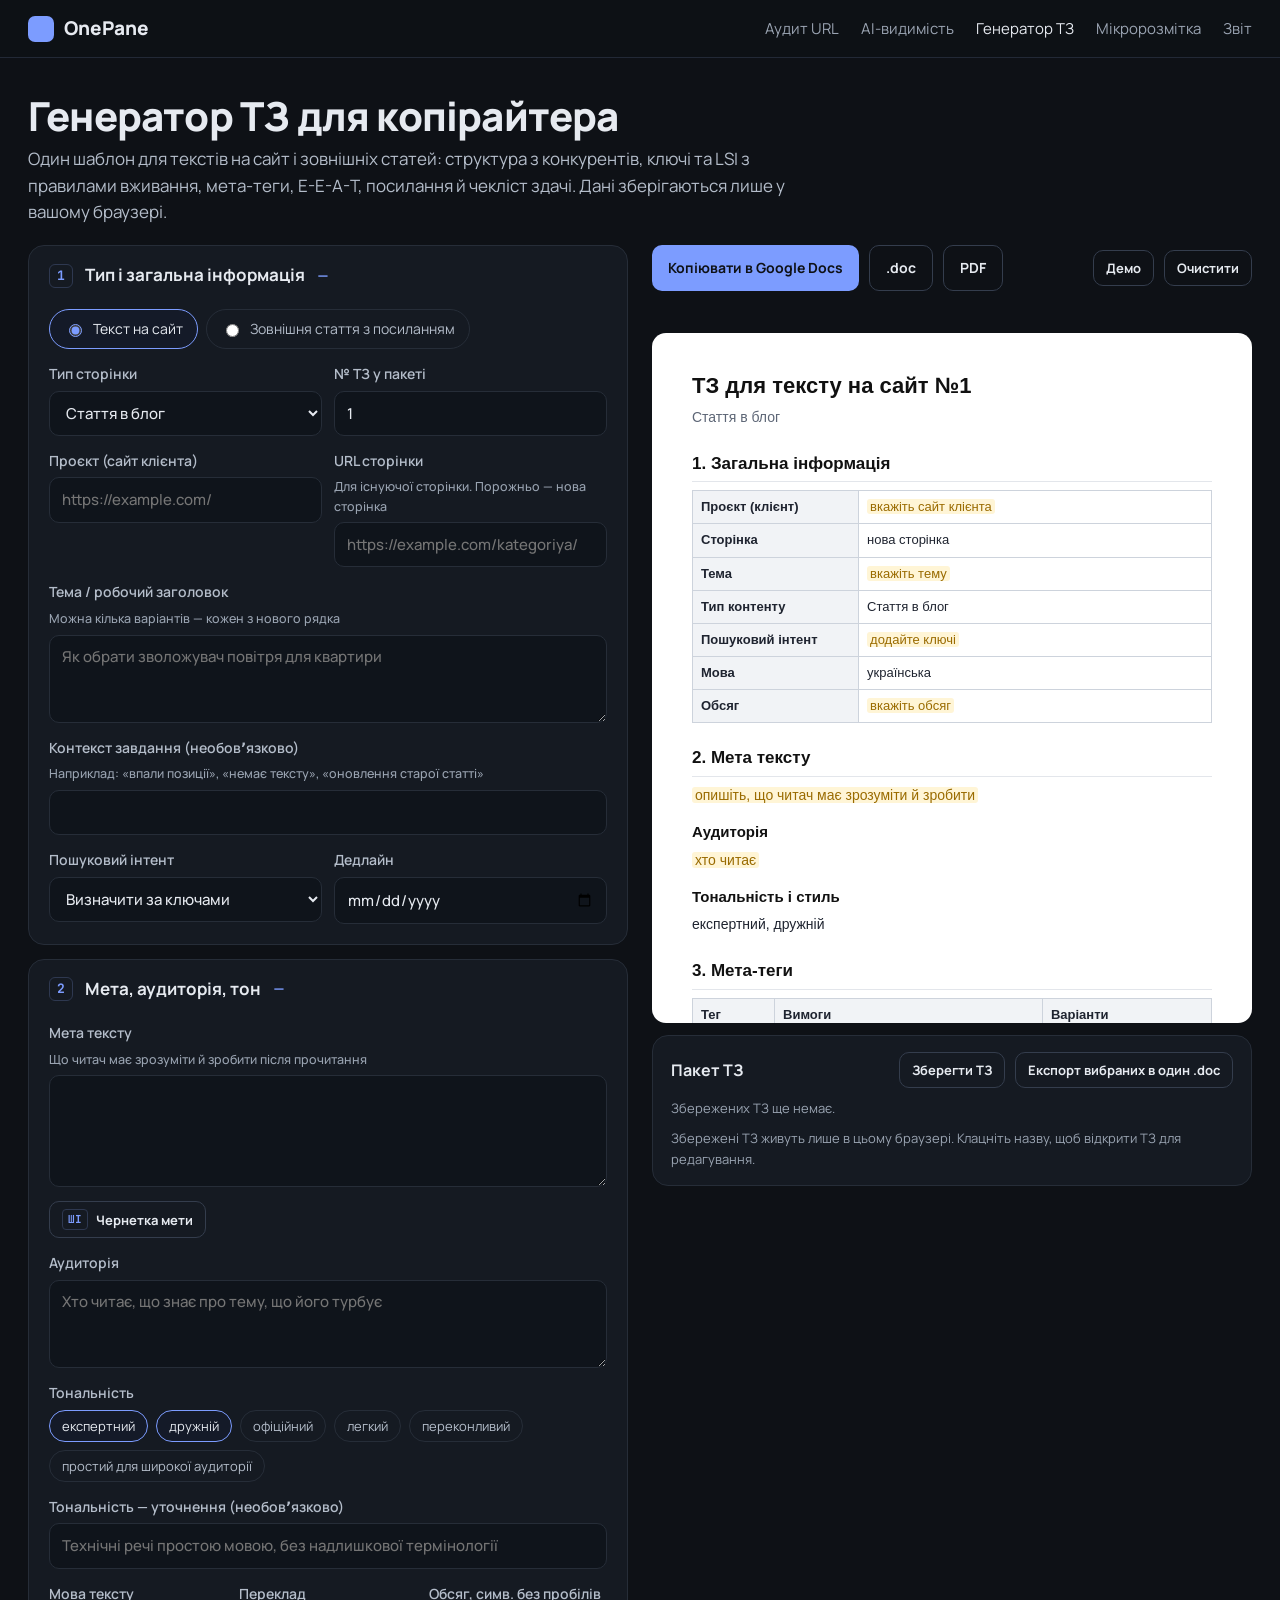
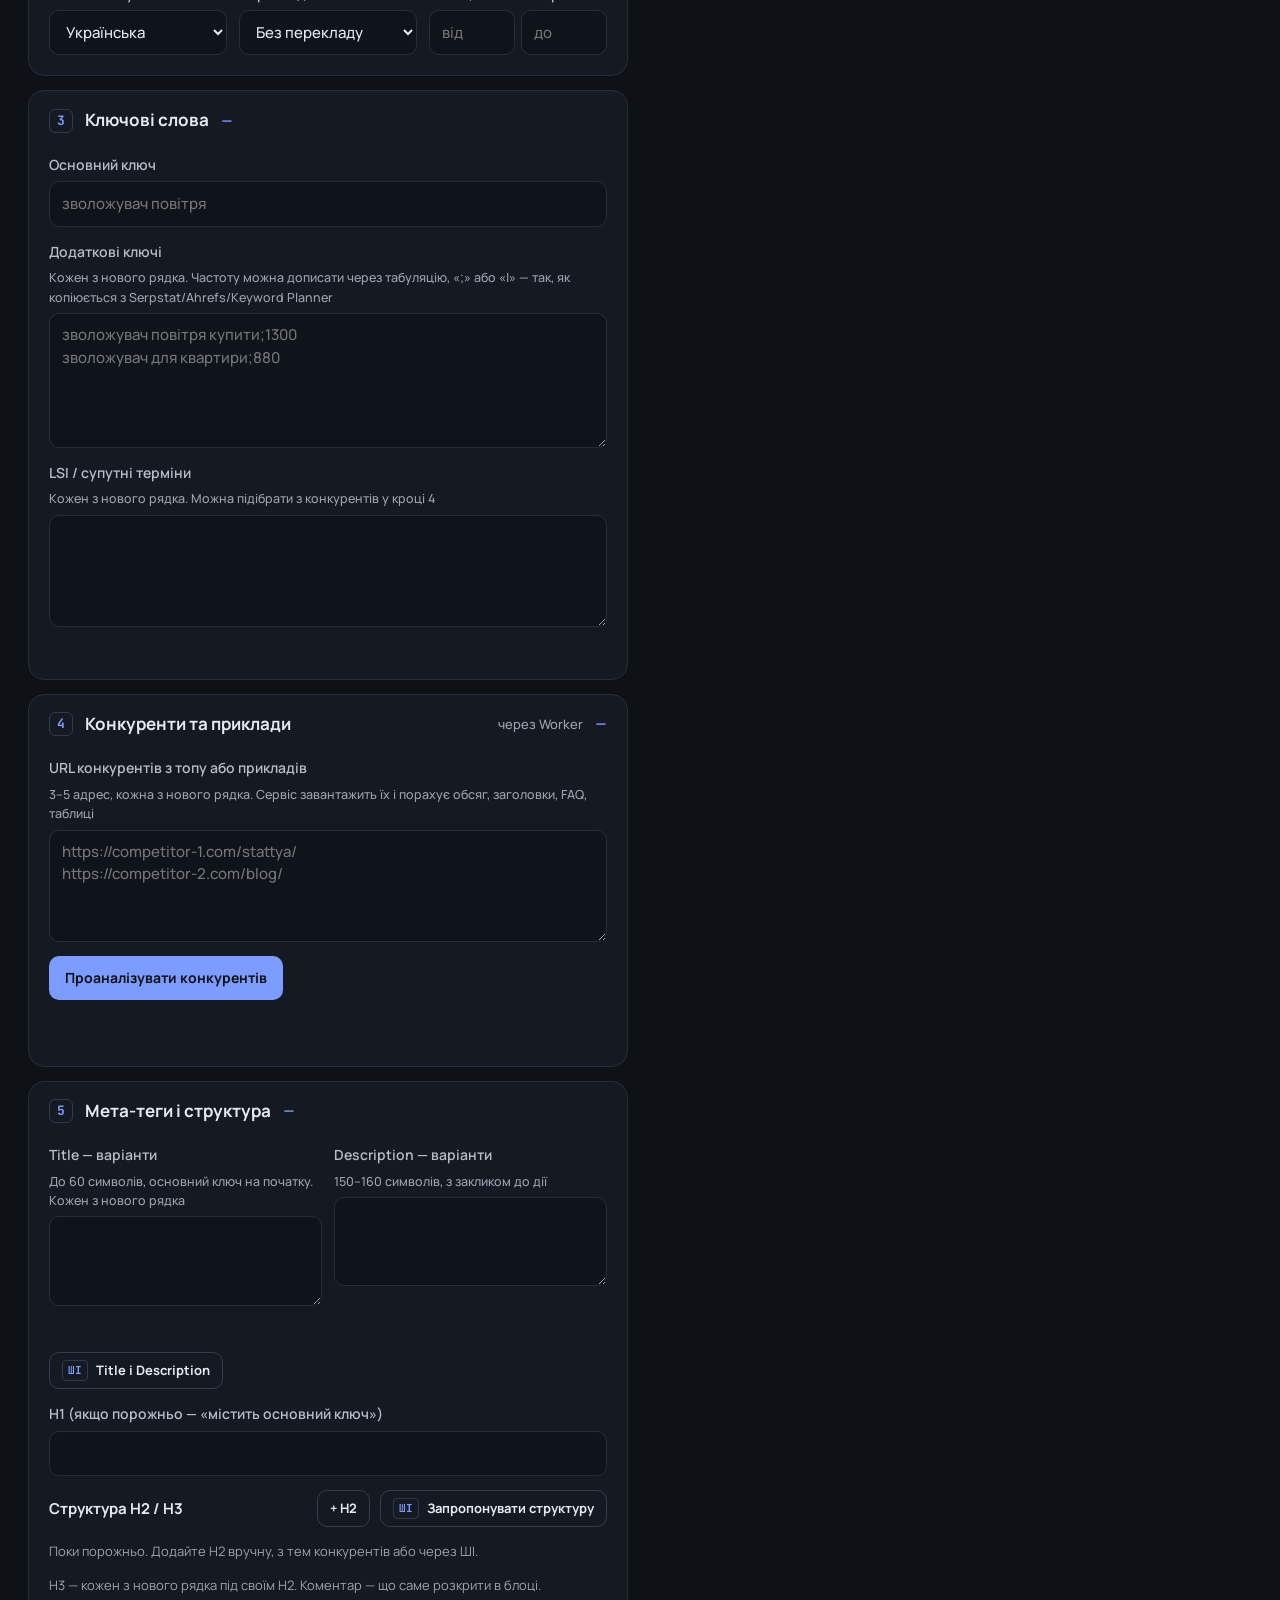
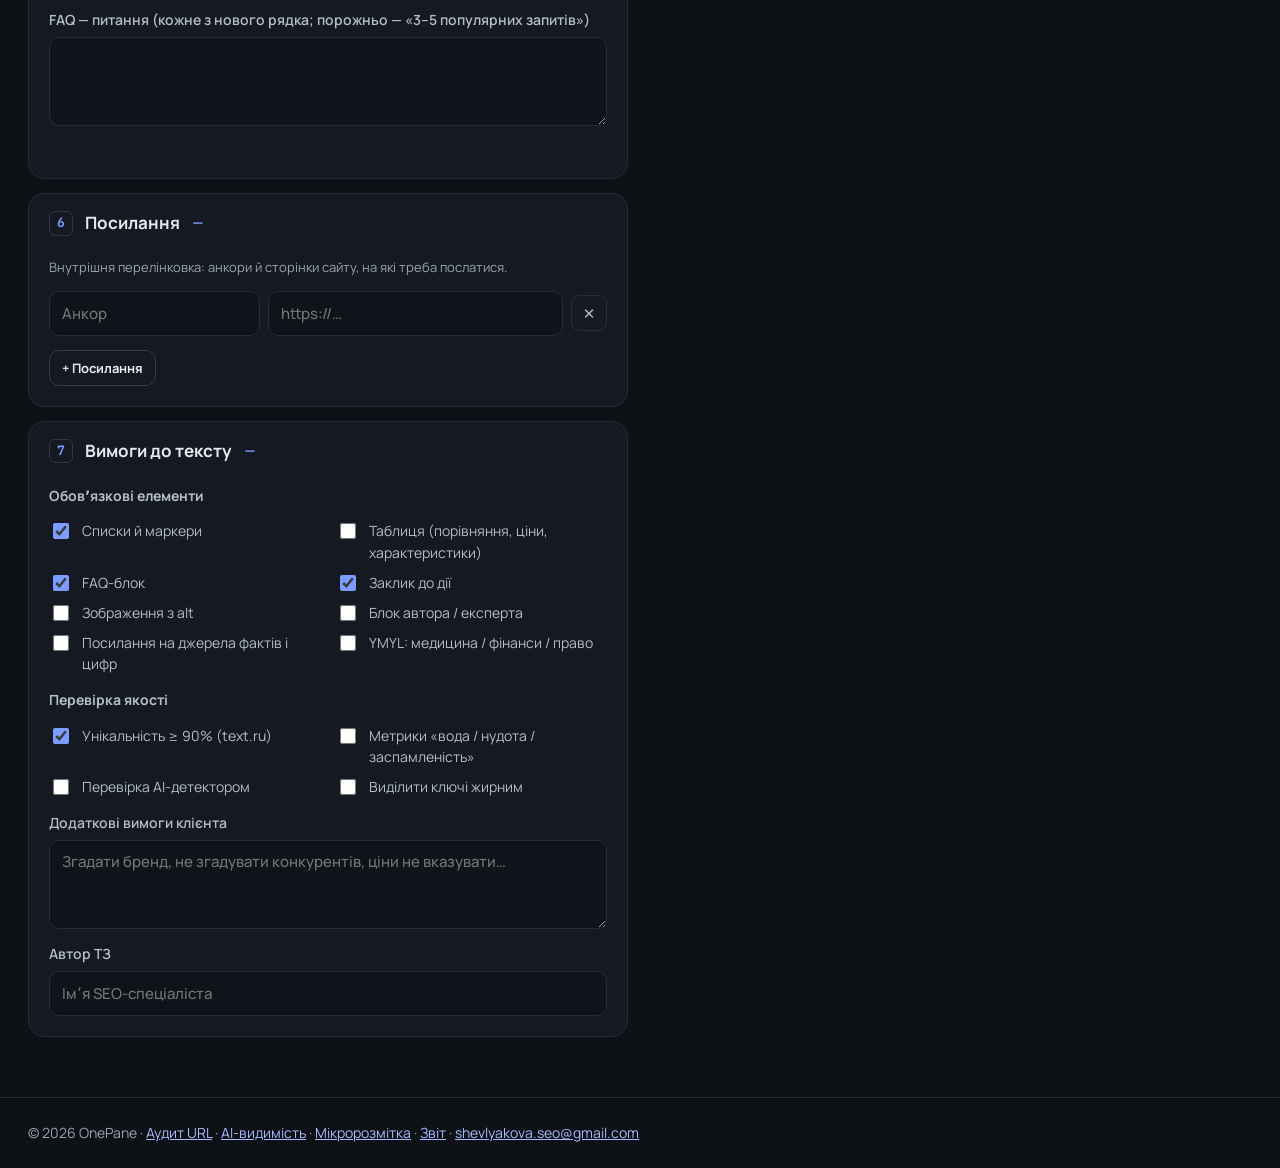
==== commit d5ed2070: "Update index.html" ====
--- a/brief/index.html
+++ b/brief/index.html
@@ -120,6 +120,7 @@
     <a class="logo" href="../"><i aria-hidden="true"></i>OnePane</a>
     <nav class="menu" aria-label="Інструменти">
       <a href="../#audit">Аудит URL</a>
+      <a href="../ai/">AI-видимість</a>
       <a href="./" aria-current="page">Генератор ТЗ</a>
       <a href="../schema/">Мікророзмітка</a>
       <a href="../report/">Звіт</a>
@@ -364,7 +365,7 @@
   </div>
 </main>
 
-<footer class="foot"><div class="wrap">© 2026 OnePane · <a href="../">Аудит URL</a> · <a href="../schema/">Мікророзмітка</a> · <a href="../report/">Звіт</a> · <a href="mailto:shevlyakova.seo@gmail.com">shevlyakova.seo@gmail.com</a></div></footer>
+<footer class="foot"><div class="wrap">© 2026 OnePane · <a href="../">Аудит URL</a> · <a href="../ai/">AI-видимість</a> · <a href="../schema/">Мікророзмітка</a> · <a href="../report/">Звіт</a> · <a href="mailto:shevlyakova.seo@gmail.com">shevlyakova.seo@gmail.com</a></div></footer>
 
 <script>
 (function () {
